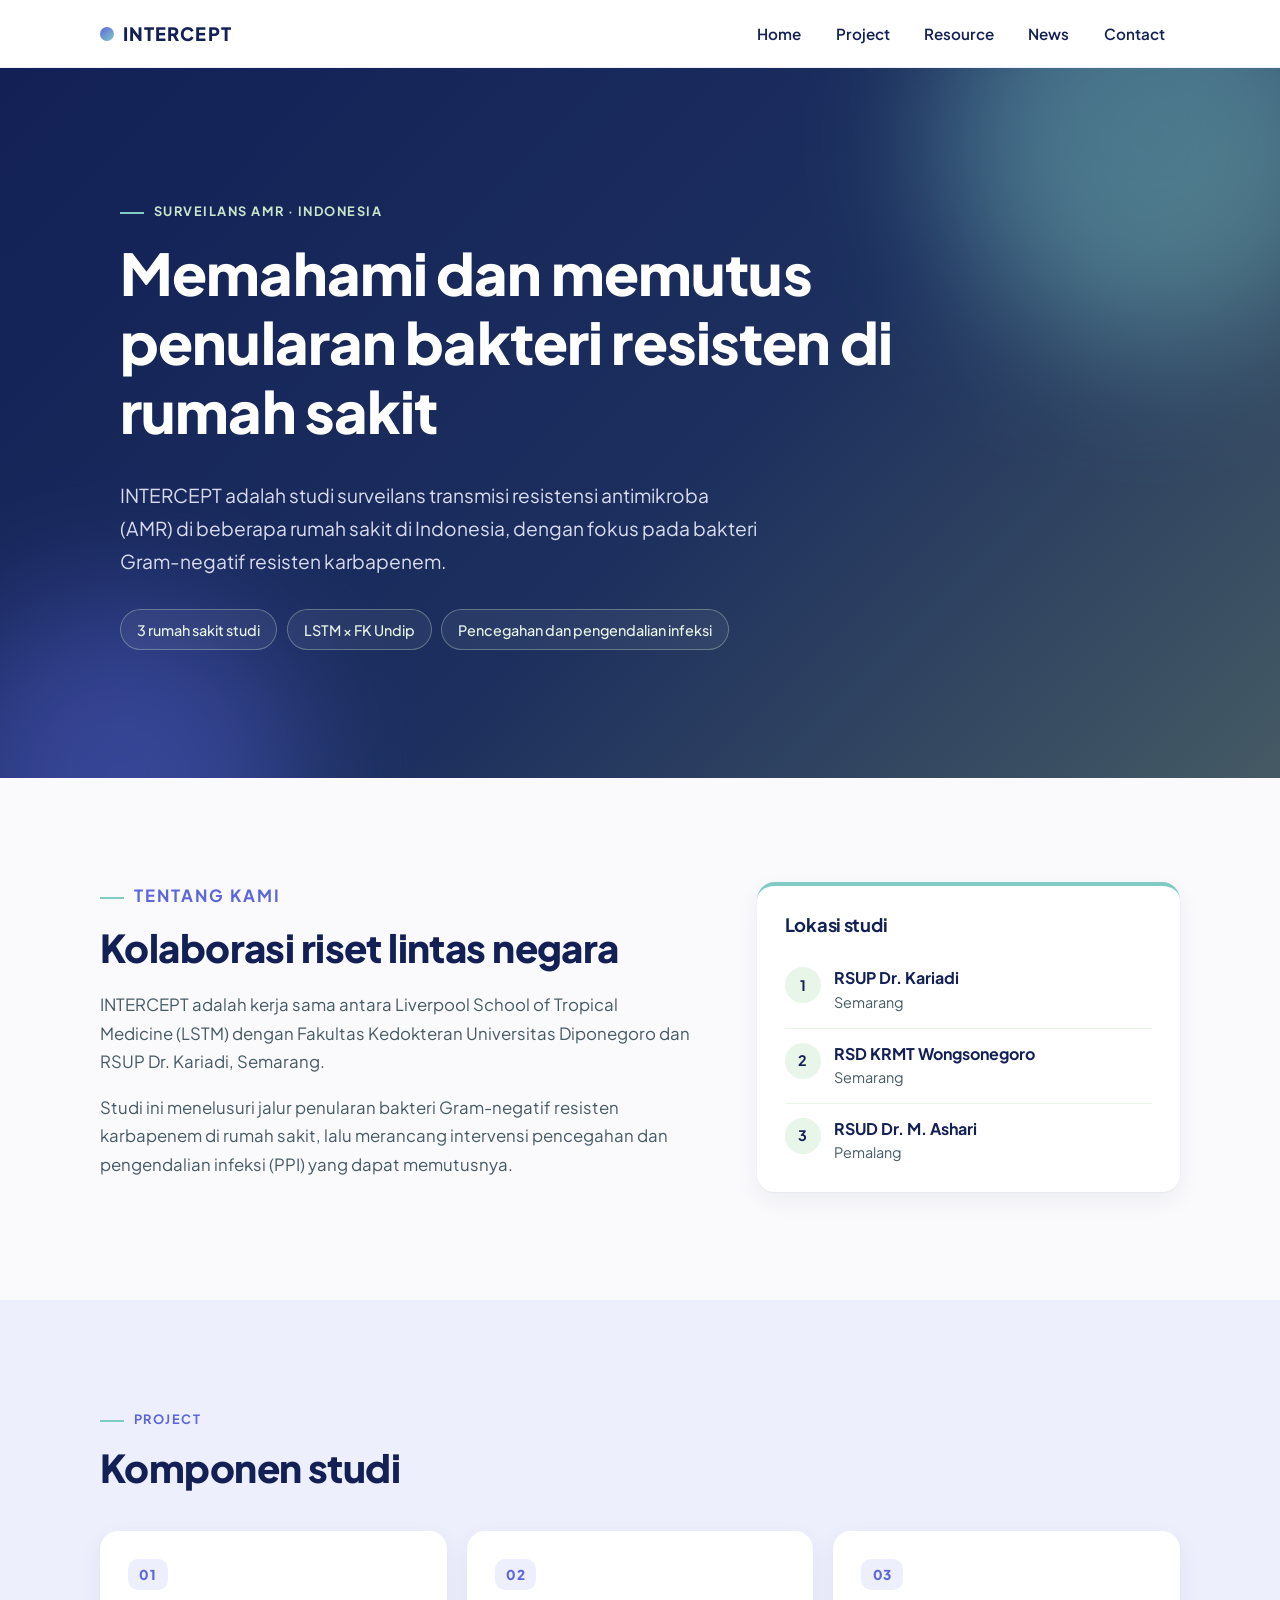
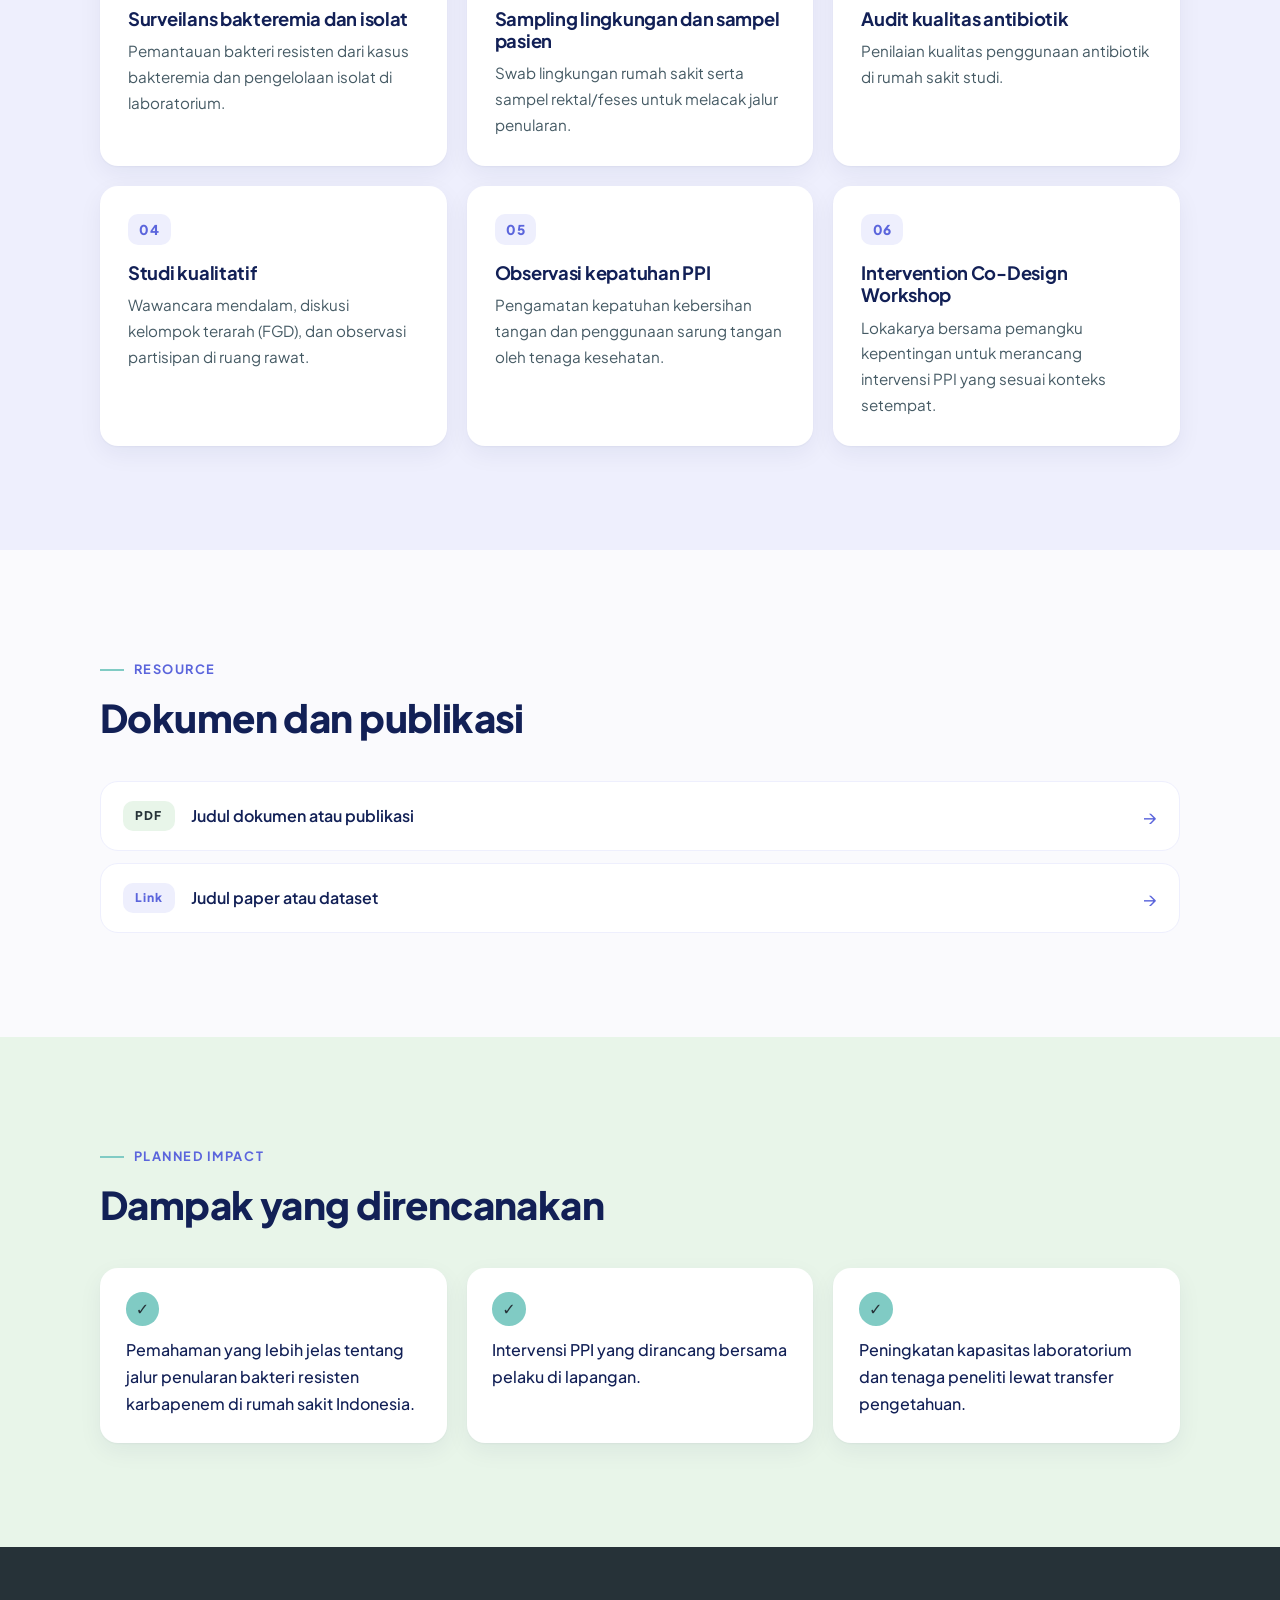
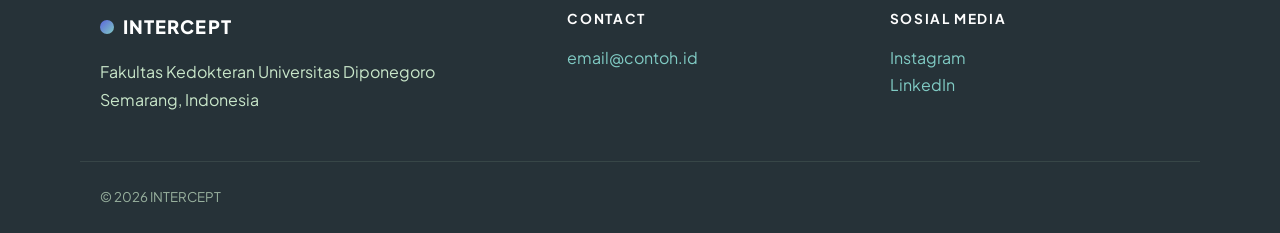
==== index.html @ 9bfa1ed2 "-Initial commit" ====
<!DOCTYPE html>
<html lang="id">
<head>
  <!-- Bagian head: info untuk browser, tidak tampil di halaman -->
  <meta charset="UTF-8">
  <!-- viewport: supaya halaman menyesuaikan lebar layar HP -->
  <meta name="viewport" content="width=device-width, initial-scale=1.0">
  <title>INTERCEPT</title>
  <meta name="description" content="Studi surveilans transmisi resistensi antimikroba (AMR) multi-situs di Indonesia.">

  <!-- Font dari Google Fonts -->
  <link rel="preconnect" href="https://fonts.googleapis.com">
  <link rel="preconnect" href="https://fonts.gstatic.com" crossorigin>
  <link href="https://fonts.googleapis.com/css2?family=Plus+Jakarta+Sans:wght@400;500;600;700;800&display=swap" rel="stylesheet">

  <!-- File CSS: warna dan tata letak -->
  <link rel="stylesheet" href="style.css">
</head>
<body>

  <!-- 1. NAV BAR
       Tiap link mengarah ke id section di bawah (tanda #).
       News dibuat halaman sendiri (news.html), jadi tidak ada section kosong di landing page. -->
  <header class="site-header">
    <nav class="nav container">
      <a href="#home" class="brand"><span class="brand-dot"></span>INTERCEPT</a>
      <ul class="nav-links">
        <li><a href="#home">Home</a></li>
        <li><a href="#project">Project</a></li>
        <li><a href="#resource">Resource</a></li>
        <li><a href="news.html">News</a></li>
        <li><a href="#kontak">Contact</a></li>
      </ul>
    </nav>
  </header>

  <main>

    <!-- 2. HERO / PERKENALAN SINGKAT
         Judul + 1-2 kalimat. Tanpa tombol project. -->
    <section id="home" class="hero">
      <div class="container hero-inner">
        <p class="eyebrow eyebrow-light">Surveilans AMR &middot; Indonesia</p>
        <h1>Memahami dan memutus penularan bakteri resisten di rumah sakit</h1>
        <p class="lead">
          INTERCEPT adalah studi surveilans transmisi resistensi antimikroba (AMR) di beberapa
          rumah sakit di Indonesia, dengan fokus pada bakteri Gram-negatif resisten karbapenem.
        </p>
        <ul class="hero-tags">
          <li>3 rumah sakit studi</li>
          <li>LSTM &times; FK Undip</li>
          <li>Pencegahan dan pengendalian infeksi</li>
        </ul>
      </div>
    </section>

    <!-- 3. COMPANY PROFILE
         Teks di kiri, kartu lokasi di kanan. Di HP keduanya bertumpuk.
         Foto ditaruh di assets/photo/ dan dipanggil lewat data-photo. -->
    <section id="profil" class="section">
      <div class="container profil-grid">
        <div class="profil-text">
          <p class="eyebrow">Tentang Kami</p>
          <h2 class="section-title">Kolaborasi riset lintas negara</h2>
          <p>
            INTERCEPT adalah kerja sama antara Liverpool School of Tropical Medicine (LSTM)
            dengan Fakultas Kedokteran Universitas Diponegoro dan RSUP Dr. Kariadi, Semarang.
          </p>
          <p>
            Studi ini menelusuri jalur penularan bakteri Gram-negatif resisten karbapenem
            di rumah sakit, lalu merancang intervensi pencegahan dan pengendalian infeksi (PPI)
            yang dapat memutusnya.
          </p>

          <!-- Contoh foto (aktifkan kalau file sudah ada di assets/photo/):
          <img data-photo="kegiatan-1.webp" alt="Kegiatan lapangan INTERCEPT" class="profil-photo">
          -->
        </div>

        <aside class="site-card">
          <h3>Lokasi studi</h3>
          <ol class="site-list">
            <li><strong>RSUP Dr. Kariadi</strong><span>Semarang</span></li>
            <li><strong>RSD KRMT Wongsonegoro</strong><span>Semarang</span></li>
            <li><strong>RSUD Dr. M. Ashari</strong><span>Pemalang</span></li>
          </ol>
        </aside>
      </div>
    </section>

    <!-- 4. PROJECT / KOMPONEN STUDI
         Kartu dalam grid. Nomor 01, 02, dst. ditulis manual.
         Nanti bisa dibuat dari data/project.json lewat JavaScript. -->
    <section id="project" class="section section-tint">
      <div class="container">
        <div class="section-head">
          <p class="eyebrow">Project</p>
          <h2 class="section-title">Komponen studi</h2>
        </div>

        <div class="project-grid">
          <article class="project-card">
            <span class="project-num">01</span>
            <h3>Surveilans bakteremia dan isolat</h3>
            <p>Pemantauan bakteri resisten dari kasus bakteremia dan pengelolaan isolat di laboratorium.</p>
          </article>

          <article class="project-card">
            <span class="project-num">02</span>
            <h3>Sampling lingkungan dan sampel pasien</h3>
            <p>Swab lingkungan rumah sakit serta sampel rektal/feses untuk melacak jalur penularan.</p>
          </article>

          <article class="project-card">
            <span class="project-num">03</span>
            <h3>Audit kualitas antibiotik</h3>
            <p>Penilaian kualitas penggunaan antibiotik di rumah sakit studi.</p>
          </article>

          <article class="project-card">
            <span class="project-num">04</span>
            <h3>Studi kualitatif</h3>
            <p>Wawancara mendalam, diskusi kelompok terarah (FGD), dan observasi partisipan di ruang rawat.</p>
          </article>

          <article class="project-card">
            <span class="project-num">05</span>
            <h3>Observasi kepatuhan PPI</h3>
            <p>Pengamatan kepatuhan kebersihan tangan dan penggunaan sarung tangan oleh tenaga kesehatan.</p>
          </article>

          <article class="project-card">
            <span class="project-num">06</span>
            <h3>Intervention Co-Design Workshop</h3>
            <p>Lokakarya bersama pemangku kepentingan untuk merancang intervensi PPI yang sesuai konteks setempat.</p>
          </article>
        </div>
      </div>
    </section>

    <!-- RESOURCE / PUBLIKASI
         File PDF ditaruh di assets/file/ dan dipanggil lewat data-file (tulis nama file saja).
         Link luar tetap pakai href biasa. Label kecil (PDF / Link) ditulis manual. -->
    <section id="resource" class="section">
      <div class="container">
        <div class="section-head">
          <p class="eyebrow">Resource</p>
          <h2 class="section-title">Dokumen dan publikasi</h2>
        </div>

        <ul class="resource-list">
          <li>
            <a data-file="contoh-dokumen-v1.pdf" class="resource-item">
              <span class="resource-type">PDF</span>
              <span class="resource-title">Judul dokumen atau publikasi</span>
              <span class="resource-arrow" aria-hidden="true">&rarr;</span>
            </a>
          </li>
          <li>
            <a href="https://example.org" target="_blank" rel="noopener" class="resource-item">
              <span class="resource-type resource-type-link">Link</span>
              <span class="resource-title">Judul paper atau dataset</span>
              <span class="resource-arrow" aria-hidden="true">&rarr;</span>
            </a>
          </li>
        </ul>
      </div>
    </section>

    <!-- 5. PLANNED IMPACT
         Singkat dan jelas. Teks di bawah ini draf, sesuaikan dengan versi resmi. -->
    <section id="impact" class="section section-mint">
      <div class="container">
        <div class="section-head">
          <p class="eyebrow">Planned Impact</p>
          <h2 class="section-title">Dampak yang direncanakan</h2>
        </div>

        <ul class="impact-list">
          <li>Pemahaman yang lebih jelas tentang jalur penularan bakteri resisten karbapenem di rumah sakit Indonesia.</li>
          <li>Intervensi PPI yang dirancang bersama pelaku di lapangan.</li>
          <li>Peningkatan kapasitas laboratorium dan tenaga peneliti lewat transfer pengetahuan.</li>
        </ul>
      </div>
    </section>

  </main>

  <!-- 6. FOOTER
       Kontak, institusi, sosial media, logo mitra. Semua isi di bawah masih placeholder. -->
  <footer id="kontak" class="site-footer">
    <div class="container footer-grid">
      <div>
        <a href="#home" class="brand brand-light"><span class="brand-dot"></span>INTERCEPT</a>
        <p>Fakultas Kedokteran Universitas Diponegoro<br>Semarang, Indonesia</p>
      </div>

      <div>
        <h2>Contact</h2>
        <p><a href="mailto:email@contoh.id">email@contoh.id</a></p>
      </div>

      <div>
        <h2>Sosial media</h2>
        <p>
          <a href="#">Instagram</a><br>
          <a href="#">LinkedIn</a>
        </p>
      </div>
    </div>

    <!-- Logo mitra:
    <div class="container partner-logos">
      <img data-photo="logo-lstm.webp" alt="Logo LSTM">
      <img data-photo="logo-undip.webp" alt="Logo Undip">
    </div>
    -->

    <div class="container footer-bottom">
      <small>&copy; 2026 INTERCEPT</small>
    </div>
  </footer>

  <!-- JS: mengubah data-photo dan data-file menjadi path assets/photo/... dan assets/file/... -->
  <script src="js/main.js" defer></script>

</body>
</html>
---- style.css ----
/* ==========================================================
   PALET WARNA
   Biru  : warna utama (teks, judul, aksen interaktif)
   Hijau : warna pendukung (latar section, ikon, dekorasi)
   Semua warna diatur di sini. Ganti nilainya di satu tempat,
   seluruh situs ikut berubah.
   ========================================================== */
:root {
  /* Biru */
  --navy:        #122056;  /* teks utama, judul, latar hero */
  --biru:        #5B65DC;  /* link, hover, nomor kartu */
  --biru-muda:   #EEEFFD;  /* latar section selang-seling, label */
  --latar:       #FAFAFD;  /* latar halaman */
  --putih:       #FFFFFF;  /* navbar, kartu */

  /* Hijau */
  --mint:        #E8F5E9;  /* latar section impact */
  --hijau-muda:  #C8E6C9;  /* garis, label, teks di footer */
  --teal:        #80CBC4;  /* dekorasi dan ikon (jangan untuk teks di latar terang) */
  --slate:       #455A64;  /* teks sekunder / paragraf */
  --gelap:       #263238;  /* latar footer */

  /* Ukuran dan efek */
  --lebar-maks:  1120px;
  --radius:      18px;
  --radius-kecil: 10px;
  --bayangan:    0 1px 2px rgba(18, 32, 86, 0.04), 0 8px 24px rgba(18, 32, 86, 0.06);
  --bayangan-hover: 0 2px 4px rgba(18, 32, 86, 0.06), 0 16px 40px rgba(18, 32, 86, 0.12);
  --transisi:    0.2s ease;
}

/* ---------- Reset dan dasar ---------- */
*, *::before, *::after { box-sizing: border-box; }

html {
  scroll-behavior: smooth;        /* klik menu navbar meluncur halus */
  scroll-padding-top: 84px;       /* supaya judul tidak tertutup navbar yang menempel */
}

body {
  margin: 0;
  font-family: "Plus Jakarta Sans", system-ui, -apple-system, "Segoe UI", Roboto, Arial, sans-serif;
  font-size: 1rem;
  line-height: 1.7;
  color: var(--slate);
  background: var(--latar);
  -webkit-font-smoothing: antialiased;
}

h1, h2, h3 {
  color: var(--navy);
  line-height: 1.2;
  margin: 0 0 0.6em;
  letter-spacing: -0.015em;
}
h1 { font-size: clamp(2.1rem, 5.5vw, 3.6rem); font-weight: 800; }
h2 { font-size: clamp(1.7rem, 3.6vw, 2.4rem); font-weight: 800; }
h3 { font-size: 1.15rem; font-weight: 700; }
p  { margin: 0 0 1em; }

a { color: var(--biru); transition: color var(--transisi); }

img { max-width: 100%; height: auto; display: block; }

/* Pembungkus isi agar lebar konten tidak melebihi batas */
.container {
  width: 100%;
  max-width: var(--lebar-maks);
  margin: 0 auto;
  padding: 0 1.25rem;
}

/* ---------- Navbar ---------- */
.site-header {
  position: sticky;               /* menempel di atas saat halaman di-scroll */
  top: 0;
  z-index: 20;
  background: rgba(255, 255, 255, 0.88);
  backdrop-filter: blur(10px);    /* efek kaca buram di belakang navbar */
  -webkit-backdrop-filter: blur(10px);
  border-bottom: 1px solid var(--biru-muda);
}

.nav {
  display: flex;
  flex-wrap: wrap;                /* di layar sempit, menu turun ke bawah logo */
  align-items: center;
  justify-content: space-between;
  gap: 0.5rem 1.5rem;
  padding-top: 0.85rem;
  padding-bottom: 0.85rem;
}

.brand {
  display: inline-flex;
  align-items: center;
  gap: 0.55rem;
  font-weight: 800;
  font-size: 1.15rem;
  letter-spacing: 0.06em;
  color: var(--navy);
  text-decoration: none;
}

/* Titik dua warna di depan nama situs */
.brand-dot {
  width: 14px;
  height: 14px;
  border-radius: 50%;
  background: linear-gradient(135deg, var(--biru), var(--teal));
}

.nav-links {
  list-style: none;
  margin: 0;
  padding: 0;
  display: flex;
  flex-wrap: wrap;
  gap: 0.25rem;
}

.nav-links a {
  display: block;
  padding: 0.45rem 0.95rem;
  border-radius: 999px;
  color: var(--navy);
  font-weight: 600;
  font-size: 0.95rem;
  text-decoration: none;
  transition: background var(--transisi), color var(--transisi);
}

.nav-links a:hover,
.nav-links a:focus-visible {
  background: var(--mint);
  color: var(--navy);
}

/* ---------- Label kecil di atas judul ---------- */
.eyebrow {
  display: inline-block;
  margin: 0 0 0.9rem;
  font-size: 0.8rem;
  font-weight: 700;
  letter-spacing: 0.12em;
  text-transform: uppercase;
  color: var(--biru);
}

.eyebrow::before {                /* garis pendek hijau di depan label */
  content: "";
  display: inline-block;
  width: 24px;
  height: 2px;
  margin-right: 0.6rem;
  vertical-align: middle;
  background: var(--teal);
}

.eyebrow-light { color: var(--hijau-muda); }

/* ---------- Hero ---------- */
.hero {
  position: relative;
  overflow: hidden;
  color: var(--biru-muda);
  background: linear-gradient(135deg, var(--navy) 0%, #1c2f5e 55%, var(--slate) 100%);
  padding: clamp(4.5rem, 11vw, 8rem) 0;
}

/* Lingkaran buram dekoratif di latar hero */
.hero::before,
.hero::after {
  content: "";
  position: absolute;
  border-radius: 50%;
  filter: blur(70px);
  opacity: 0.45;
  pointer-events: none;
}
.hero::before {
  width: 420px; height: 420px;
  top: -140px; right: -80px;
  background: var(--teal);
}
.hero::after {
  width: 360px; height: 360px;
  bottom: -180px; left: -60px;
  background: var(--biru);
}

.hero-inner {
  position: relative;             /* agar isi berada di atas lingkaran dekoratif */
  z-index: 1;
  max-width: 820px;
  margin-left: max(1.25rem, calc((100% - var(--lebar-maks)) / 2 + 1.25rem));
}

.hero h1 { color: var(--putih); }

.lead {
  max-width: 640px;
  font-size: clamp(1.05rem, 2vw, 1.2rem);
  color: var(--biru-muda);
  opacity: 0.9;
}

.hero-tags {
  list-style: none;
  margin: 2rem 0 0;
  padding: 0;
  display: flex;
  flex-wrap: wrap;
  gap: 0.6rem;
}

.hero-tags li {
  padding: 0.45rem 1rem;
  border: 1px solid rgba(200, 230, 201, 0.35);
  border-radius: 999px;
  background: rgba(255, 255, 255, 0.06);
  color: var(--mint);
  font-size: 0.9rem;
  font-weight: 500;
}

/* ---------- Section umum ---------- */
.section { padding: clamp(4rem, 9vw, 6.5rem) 0; }
.section-tint { background: var(--biru-muda); }   /* latar biru muda */
.section-mint { background: var(--mint); }        /* latar mint */

.section-head { max-width: 640px; margin-bottom: 2.5rem; }
.section-title { margin-bottom: 0; }

/* ---------- Tentang kami ---------- */
.profil-grid {
  display: grid;
  grid-template-columns: 1.4fr 1fr;
  gap: clamp(2rem, 5vw, 4rem);
  align-items: start;
}

.profil-text .section-title { margin-bottom: 1.25rem; }
.profil-text p { font-size: 1.05rem; }

.profil-photo {
  margin-top: 1.75rem;
  border-radius: var(--radius);
  box-shadow: var(--bayangan);
}

.site-card {
  background: var(--putih);
  border-radius: var(--radius);
  padding: 1.75rem;
  box-shadow: var(--bayangan);
  border-top: 4px solid var(--teal);
}

.site-card h3 { margin-bottom: 1.1rem; }

.site-list {
  list-style: none;
  margin: 0;
  padding: 0;
  counter-reset: lokasi;          /* penomoran otomatis 1, 2, 3 */
}

.site-list li {
  counter-increment: lokasi;
  display: grid;
  grid-template-columns: 2.25rem 1fr;
  grid-template-rows: auto auto;
  column-gap: 0.85rem;
  padding: 0.85rem 0;
  border-bottom: 1px solid var(--mint);
}
.site-list li:last-child { border-bottom: 0; padding-bottom: 0; }

.site-list li::before {
  content: counter(lokasi);
  grid-row: span 2;
  display: grid;
  place-items: center;
  width: 2.25rem;
  height: 2.25rem;
  border-radius: 50%;
  background: var(--mint);
  color: var(--navy);
  font-weight: 700;
  font-size: 0.9rem;
}

.site-list strong { color: var(--navy); font-weight: 700; line-height: 1.4; }
.site-list span   { font-size: 0.9rem; }

/* ---------- Project ---------- */
.project-grid {
  display: grid;
  grid-template-columns: repeat(auto-fill, minmax(290px, 1fr));
  gap: 1.25rem;
}

.project-card {
  position: relative;
  background: var(--putih);
  border-radius: var(--radius);
  padding: 1.75rem;
  box-shadow: var(--bayangan);
  transition: transform var(--transisi), box-shadow var(--transisi);
}

/* Garis warna di bagian atas kartu, biru ke hijau */
.project-card::before {
  content: "";
  position: absolute;
  top: 0; left: 1.75rem; right: 1.75rem;
  height: 3px;
  border-radius: 0 0 3px 3px;
  background: linear-gradient(90deg, var(--biru), var(--teal));
  opacity: 0;
  transition: opacity var(--transisi);
}

.project-card:hover {
  transform: translateY(-4px);
  box-shadow: var(--bayangan-hover);
}
.project-card:hover::before { opacity: 1; }

.project-num {
  display: inline-block;
  margin-bottom: 1.1rem;
  padding: 0.25rem 0.7rem;
  border-radius: var(--radius-kecil);
  background: var(--biru-muda);
  color: var(--biru);
  font-weight: 800;
  font-size: 0.85rem;
  letter-spacing: 0.05em;
}

.project-card h3 { margin-bottom: 0.5rem; }
.project-card p  { margin: 0; font-size: 0.95rem; }

/* ---------- Resource ---------- */
.resource-list {
  list-style: none;
  margin: 0;
  padding: 0;
  display: grid;
  gap: 0.75rem;
}

.resource-item {
  display: flex;
  align-items: center;
  gap: 1rem;
  padding: 1.1rem 1.35rem;
  background: var(--putih);
  border: 1px solid var(--biru-muda);
  border-radius: var(--radius);
  color: var(--navy);
  text-decoration: none;
  transition: border-color var(--transisi), box-shadow var(--transisi), transform var(--transisi);
}

.resource-item:hover {
  border-color: var(--teal);
  box-shadow: var(--bayangan);
  transform: translateX(4px);
}

.resource-type {
  flex-shrink: 0;
  min-width: 3.25rem;
  padding: 0.3rem 0.6rem;
  border-radius: var(--radius-kecil);
  background: var(--mint);
  color: var(--gelap);
  font-size: 0.75rem;
  font-weight: 800;
  letter-spacing: 0.08em;
  text-align: center;
}

.resource-type-link {
  background: var(--biru-muda);
  color: var(--biru);
}

.resource-title { flex: 1; font-weight: 600; }

.resource-arrow {
  color: var(--biru);
  font-size: 1.2rem;
  transition: transform var(--transisi);
}
.resource-item:hover .resource-arrow { transform: translateX(4px); }

/* ---------- Planned impact ---------- */
.impact-list {
  list-style: none;
  margin: 0;
  padding: 0;
  display: grid;
  grid-template-columns: repeat(auto-fit, minmax(260px, 1fr));
  gap: 1.25rem;
}

.impact-list li {
  position: relative;
  background: var(--putih);
  border-radius: var(--radius);
  padding: 4.25rem 1.6rem 1.6rem;
  box-shadow: var(--bayangan);
  color: var(--navy);
  font-weight: 500;
}

/* Ikon centang di pojok kiri atas tiap kartu */
.impact-list li::before {
  content: "\2713";
  position: absolute;
  top: 1.5rem;
  left: 1.6rem;
  display: grid;
  place-items: center;
  width: 2.1rem;
  height: 2.1rem;
  border-radius: 50%;
  background: var(--teal);
  color: var(--gelap);
  font-weight: 800;
}

/* ---------- Footer ---------- */
.site-footer {
  background: var(--gelap);
  color: var(--hijau-muda);
  padding: 4rem 0 0;
}

.footer-grid {
  display: grid;
  grid-template-columns: 1.5fr 1fr 1fr;
  gap: 2rem;
  padding-bottom: 3rem;
}

.site-footer h2 {
  color: var(--putih);
  font-size: 0.85rem;
  font-weight: 700;
  letter-spacing: 0.12em;
  text-transform: uppercase;
  margin-bottom: 1rem;
}

.site-footer p { margin: 0; }
.site-footer a { color: var(--teal); text-decoration: none; }
.site-footer a:hover { color: var(--mint); text-decoration: underline; }

.brand-light { color: var(--putih); margin-bottom: 1rem; }
.site-footer .brand-light { color: var(--putih); }
.site-footer .brand-light:hover { color: var(--putih); text-decoration: none; }

.partner-logos {
  display: flex;
  flex-wrap: wrap;
  align-items: center;
  gap: 2rem;
  padding-bottom: 2.5rem;
}
.partner-logos img { height: 44px; width: auto; opacity: 0.85; }

.footer-bottom {
  border-top: 1px solid rgba(200, 230, 201, 0.15);
  padding-top: 1.25rem;
  padding-bottom: 1.5rem;
  color: var(--hijau-muda);
  opacity: 0.7;
}

/* ---------- Aksesibilitas ---------- */
a:focus-visible {
  outline: 3px solid var(--teal);
  outline-offset: 3px;
  border-radius: 6px;
}

/* Kalau pengguna mematikan animasi di perangkatnya, efek gerak dimatikan */
@media (prefers-reduced-motion: reduce) {
  html { scroll-behavior: auto; }
  * { transition: none !important; }
}

/* ---------- Tablet ---------- */
@media (max-width: 860px) {
  .profil-grid { grid-template-columns: 1fr; }
  .footer-grid { grid-template-columns: 1fr 1fr; }
  .footer-grid > div:first-child { grid-column: 1 / -1; }
}

/* ---------- HP ---------- */
@media (max-width: 600px) {
  .nav { justify-content: center; }
  .nav-links { justify-content: center; }
  .nav-links a { padding: 0.4rem 0.7rem; font-size: 0.9rem; }
  .footer-grid { grid-template-columns: 1fr; }
  .resource-item { padding: 1rem; gap: 0.75rem; }
}
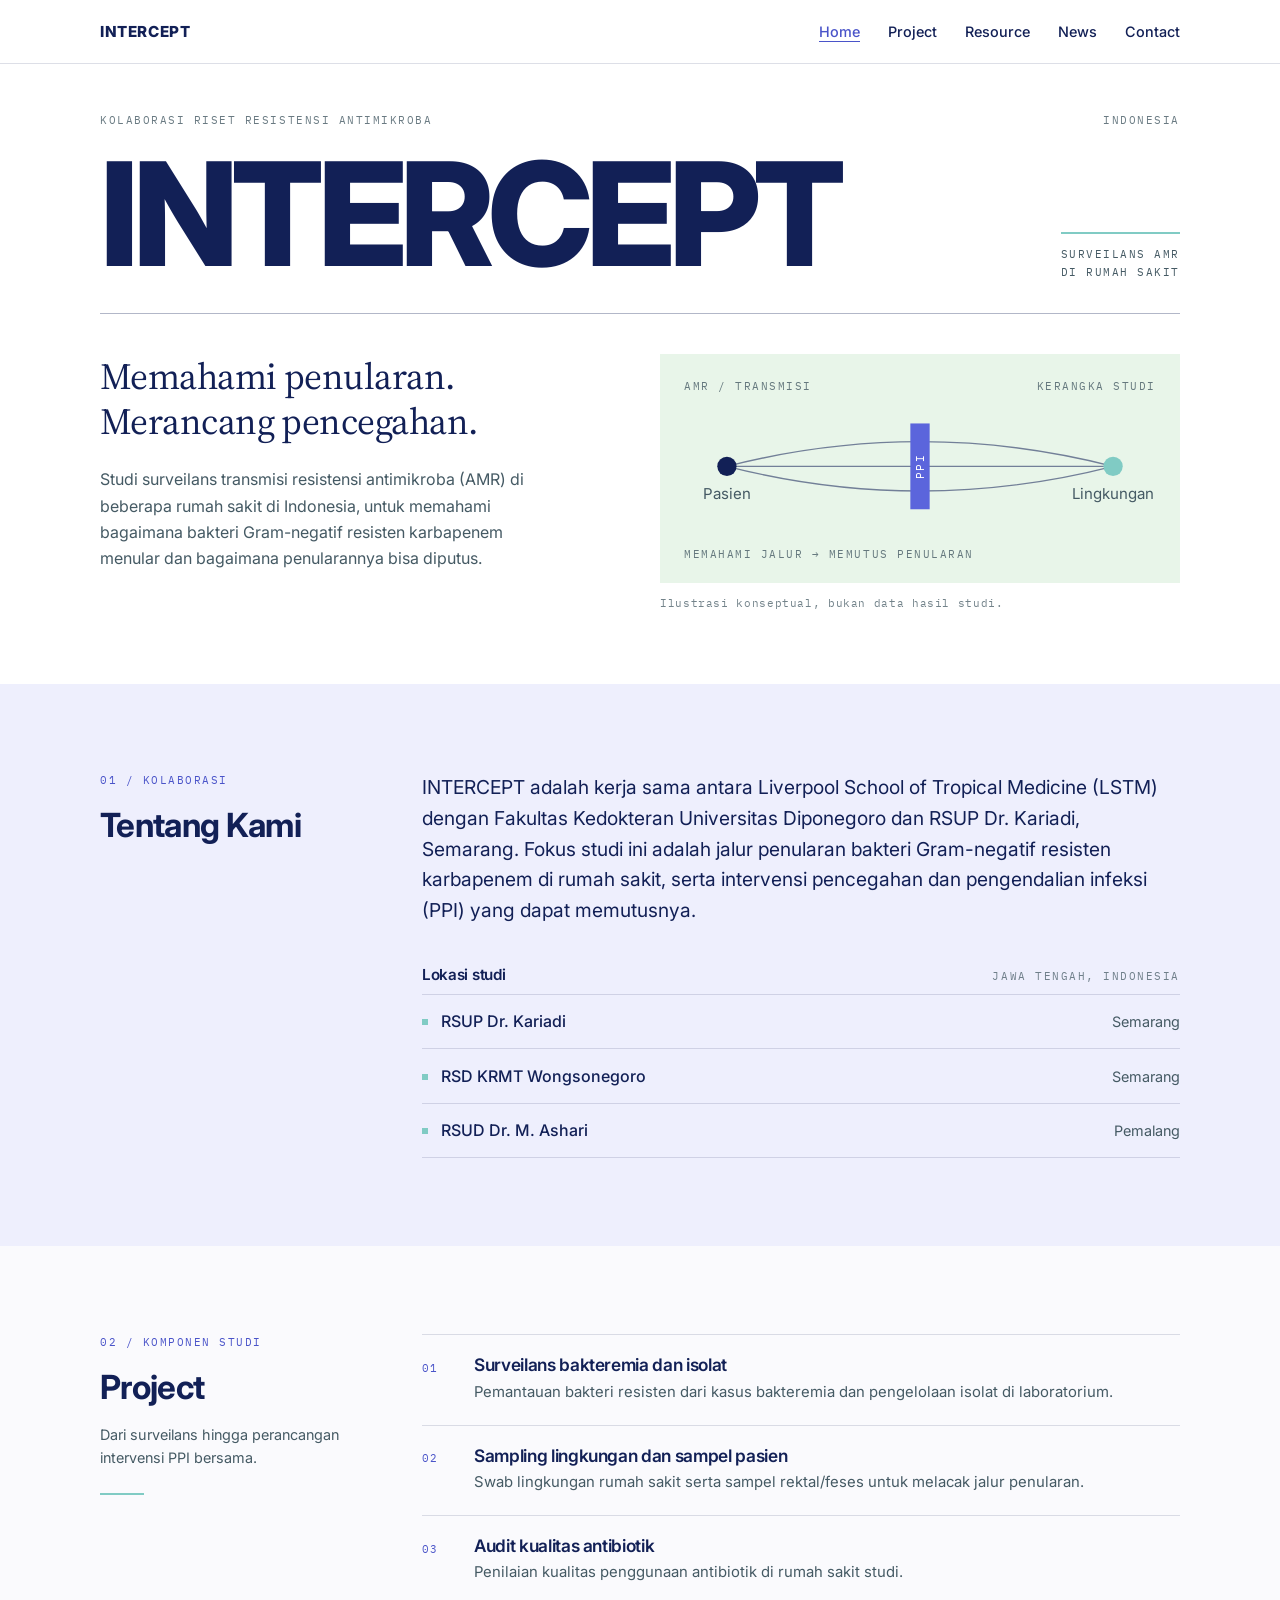
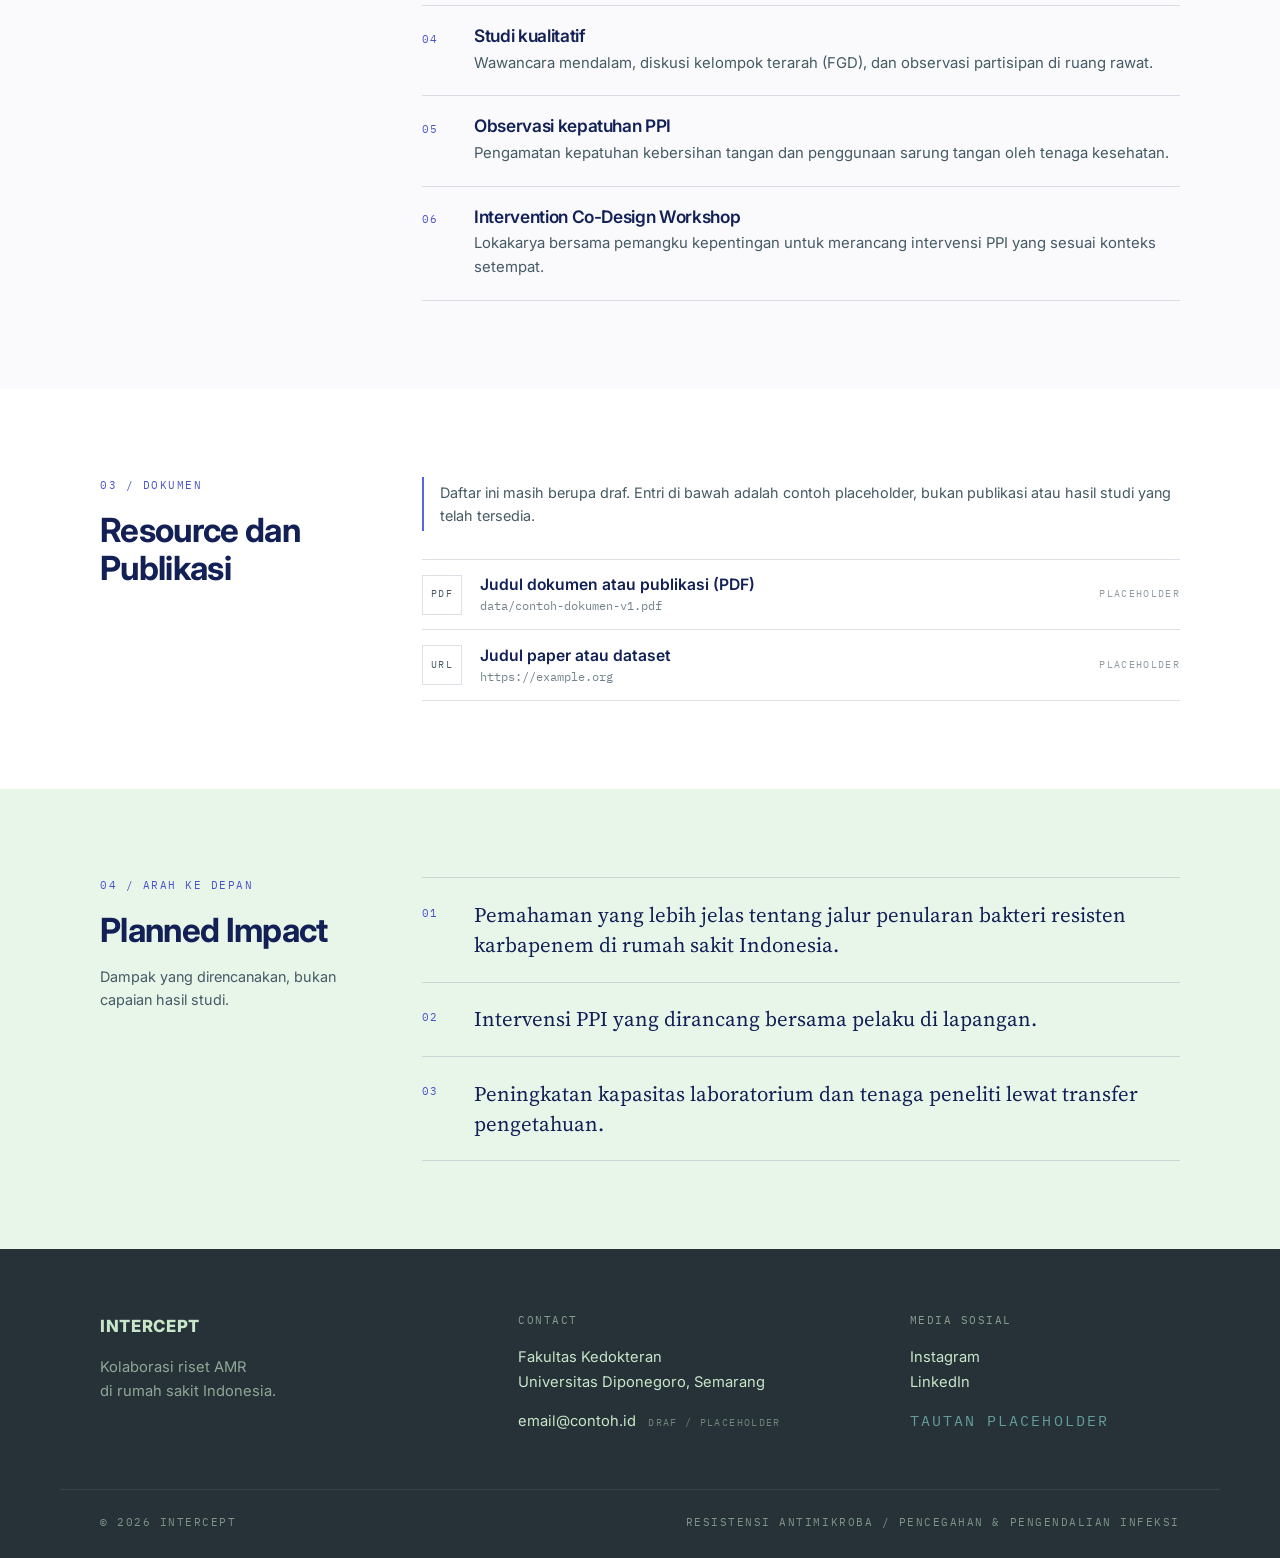
==== commit f7c25375: "--" ====
--- a/index.html
+++ b/index.html
@@ -8,10 +8,13 @@
   <title>INTERCEPT</title>
   <meta name="description" content="Studi surveilans transmisi resistensi antimikroba (AMR) multi-situs di Indonesia.">
 
-  <!-- Font dari Google Fonts -->
+  <!-- Font dari Google Fonts:
+       Inter        -> teks dan judul sans
+       Source Serif -> judul serif (hero dan planned impact)
+       IBM Plex Mono -> label kecil huruf kapital -->
   <link rel="preconnect" href="https://fonts.googleapis.com">
   <link rel="preconnect" href="https://fonts.gstatic.com" crossorigin>
-  <link href="https://fonts.googleapis.com/css2?family=Plus+Jakarta+Sans:wght@400;500;600;700;800&display=swap" rel="stylesheet">
+  <link href="https://fonts.googleapis.com/css2?family=IBM+Plex+Mono:wght@400;500&family=Inter:wght@400;500;600;700;800&family=Source+Serif+4:opsz,wght@8..60,400;8..60,600&display=swap" rel="stylesheet">
 
   <!-- File CSS: warna dan tata letak -->
   <link rel="stylesheet" href="style.css">
@@ -20,12 +23,13 @@
 
   <!-- 1. NAV BAR
        Tiap link mengarah ke id section di bawah (tanda #).
-       News dibuat halaman sendiri (news.html), jadi tidak ada section kosong di landing page. -->
+       News dibuat halaman sendiri (news.html), jadi tidak ada section kosong di landing page.
+       aria-current="page" menandai menu yang sedang aktif (diberi garis bawah lewat CSS). -->
   <header class="site-header">
-    <nav class="nav container">
-      <a href="#home" class="brand"><span class="brand-dot"></span>INTERCEPT</a>
+    <nav class="nav container" aria-label="Menu utama">
+      <a href="#home" class="brand">INTERCEPT</a>
       <ul class="nav-links">
-        <li><a href="#home">Home</a></li>
+        <li><a href="#home" aria-current="page">Home</a></li>
         <li><a href="#project">Project</a></li>
         <li><a href="#resource">Resource</a></li>
         <li><a href="news.html">News</a></li>
@@ -36,177 +40,279 @@
 
   <main>
 
-    <!-- 2. HERO / PERKENALAN SINGKAT
-         Judul + 1-2 kalimat. Tanpa tombol project. -->
+    <!-- 2. HERO
+         Baris label kecil, nama besar, lalu dua kolom: teks pembuka dan diagram. -->
     <section id="home" class="hero">
-      <div class="container hero-inner">
-        <p class="eyebrow eyebrow-light">Surveilans AMR &middot; Indonesia</p>
-        <h1>Memahami dan memutus penularan bakteri resisten di rumah sakit</h1>
-        <p class="lead">
-          INTERCEPT adalah studi surveilans transmisi resistensi antimikroba (AMR) di beberapa
-          rumah sakit di Indonesia, dengan fokus pada bakteri Gram-negatif resisten karbapenem.
-        </p>
-        <ul class="hero-tags">
-          <li>3 rumah sakit studi</li>
-          <li>LSTM &times; FK Undip</li>
-          <li>Pencegahan dan pengendalian infeksi</li>
-        </ul>
-      </div>
-    </section>
-
-    <!-- 3. COMPANY PROFILE
-         Teks di kiri, kartu lokasi di kanan. Di HP keduanya bertumpuk.
+      <div class="container">
+
+        <div class="hero-meta">
+          <span>Kolaborasi riset resistensi antimikroba</span>
+          <span>Indonesia</span>
+        </div>
+
+        <div class="hero-mark">
+          <h1 class="wordmark">INTERCEPT</h1>
+          <p class="hero-kicker">Surveilans AMR<br>di rumah sakit</p>
+        </div>
+
+        <div class="hero-grid">
+          <div class="hero-intro">
+            <h2 class="display">Memahami penularan.<br>Merancang pencegahan.</h2>
+            <p class="lead">
+              Studi surveilans transmisi resistensi antimikroba (AMR) di beberapa rumah
+              sakit di Indonesia, untuk memahami bagaimana bakteri Gram-negatif resisten
+              karbapenem menular dan bagaimana penularannya bisa diputus.
+            </p>
+          </div>
+
+          <!-- Diagram konseptual. Bingkai dan label dibuat dengan HTML + CSS,
+               gambar di tengah dengan SVG supaya tetap tajam di layar apa pun. -->
+          <figure class="diagram">
+            <div class="diagram-box">
+              <div class="diagram-meta">
+                <span>AMR / transmisi</span>
+                <span>Kerangka studi</span>
+              </div>
+
+              <svg class="diagram-svg" viewBox="0 0 440 120" role="img"
+                   aria-label="Diagram: jalur penularan antara pasien dan lingkungan, dipotong oleh intervensi PPI di tengah.">
+                <!-- Jalur penularan: satu garis lurus dan dua garis melengkung -->
+                <g fill="none" stroke="#122056" stroke-width="1.25" opacity="0.55">
+                  <path d="M40 60 H400"></path>
+                  <path d="M40 60 Q220 14 400 60"></path>
+                  <path d="M40 60 Q220 106 400 60"></path>
+                </g>
+                <!-- Palang PPI yang memotong jalur di tengah -->
+                <rect x="211" y="20" width="18" height="80" fill="#5B65DC"></rect>
+                <text x="220" y="60" transform="rotate(-90 220 60)" text-anchor="middle"
+                      dominant-baseline="central" fill="#FFFFFF"
+                      font-size="10" font-family="IBM Plex Mono, monospace" letter-spacing="1.5">PPI</text>
+                <!-- Dua ujung: pasien dan lingkungan -->
+                <circle cx="40" cy="60" r="9" fill="#122056"></circle>
+                <circle cx="400" cy="60" r="9" fill="#80CBC4"></circle>
+                <text x="40" y="90" text-anchor="middle" fill="#455A64"
+                      font-size="14" font-family="Inter, sans-serif">Pasien</text>
+                <text x="400" y="90" text-anchor="middle" fill="#455A64"
+                      font-size="14" font-family="Inter, sans-serif">Lingkungan</text>
+              </svg>
+
+              <p class="diagram-foot">Memahami jalur &rarr; memutus penularan</p>
+            </div>
+            <figcaption>Ilustrasi konseptual, bukan data hasil studi.</figcaption>
+          </figure>
+        </div>
+
+      </div>
+    </section>
+
+    <!-- 3. TENTANG KAMI
+         Dua kolom: judul di kiri, isi di kanan. Di HP keduanya bertumpuk.
          Foto ditaruh di assets/photo/ dan dipanggil lewat data-photo. -->
-    <section id="profil" class="section">
-      <div class="container profil-grid">
-        <div class="profil-text">
-          <p class="eyebrow">Tentang Kami</p>
-          <h2 class="section-title">Kolaborasi riset lintas negara</h2>
-          <p>
+    <section id="profil" class="section section-lavender">
+      <div class="container grid-2col">
+
+        <div class="col-label">
+          <p class="index-label">01 / Kolaborasi</p>
+          <h2>Tentang Kami</h2>
+        </div>
+
+        <div class="col-content">
+          <p class="big-text">
             INTERCEPT adalah kerja sama antara Liverpool School of Tropical Medicine (LSTM)
             dengan Fakultas Kedokteran Universitas Diponegoro dan RSUP Dr. Kariadi, Semarang.
-          </p>
-          <p>
-            Studi ini menelusuri jalur penularan bakteri Gram-negatif resisten karbapenem
-            di rumah sakit, lalu merancang intervensi pencegahan dan pengendalian infeksi (PPI)
+            Fokus studi ini adalah jalur penularan bakteri Gram-negatif resisten karbapenem
+            di rumah sakit, serta intervensi pencegahan dan pengendalian infeksi (PPI)
             yang dapat memutusnya.
           </p>
 
+          <div class="table-head">
+            <h3>Lokasi studi</h3>
+            <span class="meta-label">Jawa Tengah, Indonesia</span>
+          </div>
+          <ul class="site-list">
+            <li><span class="site-name">RSUP Dr. Kariadi</span><span class="site-city">Semarang</span></li>
+            <li><span class="site-name">RSD KRMT Wongsonegoro</span><span class="site-city">Semarang</span></li>
+            <li><span class="site-name">RSUD Dr. M. Ashari</span><span class="site-city">Pemalang</span></li>
+          </ul>
+
           <!-- Contoh foto (aktifkan kalau file sudah ada di assets/photo/):
-          <img data-photo="kegiatan-1.webp" alt="Kegiatan lapangan INTERCEPT" class="profil-photo">
+          <img data-photo="kegiatan-1.webp" alt="Kegiatan lapangan INTERCEPT" class="content-photo">
           -->
         </div>
 
-        <aside class="site-card">
-          <h3>Lokasi studi</h3>
-          <ol class="site-list">
-            <li><strong>RSUP Dr. Kariadi</strong><span>Semarang</span></li>
-            <li><strong>RSD KRMT Wongsonegoro</strong><span>Semarang</span></li>
-            <li><strong>RSUD Dr. M. Ashari</strong><span>Pemalang</span></li>
+      </div>
+    </section>
+
+    <!-- 4. PROJECT / KOMPONEN STUDI
+         Daftar bernomor, bukan kartu. Nomor 01, 02, dst. ditulis manual.
+         Nanti bisa dibuat dari data/project.json lewat JavaScript. -->
+    <section id="project" class="section">
+      <div class="container grid-2col">
+
+        <div class="col-label">
+          <p class="index-label">02 / Komponen studi</p>
+          <h2>Project</h2>
+          <p class="note">Dari surveilans hingga perancangan intervensi PPI bersama.</p>
+          <span class="rule" aria-hidden="true"></span>
+        </div>
+
+        <div class="col-content">
+          <ol class="item-list">
+            <li>
+              <span class="item-num">01</span>
+              <div>
+                <h3>Surveilans bakteremia dan isolat</h3>
+                <p>Pemantauan bakteri resisten dari kasus bakteremia dan pengelolaan isolat di laboratorium.</p>
+              </div>
+            </li>
+            <li>
+              <span class="item-num">02</span>
+              <div>
+                <h3>Sampling lingkungan dan sampel pasien</h3>
+                <p>Swab lingkungan rumah sakit serta sampel rektal/feses untuk melacak jalur penularan.</p>
+              </div>
+            </li>
+            <li>
+              <span class="item-num">03</span>
+              <div>
+                <h3>Audit kualitas antibiotik</h3>
+                <p>Penilaian kualitas penggunaan antibiotik di rumah sakit studi.</p>
+              </div>
+            </li>
+            <li>
+              <span class="item-num">04</span>
+              <div>
+                <h3>Studi kualitatif</h3>
+                <p>Wawancara mendalam, diskusi kelompok terarah (FGD), dan observasi partisipan di ruang rawat.</p>
+              </div>
+            </li>
+            <li>
+              <span class="item-num">05</span>
+              <div>
+                <h3>Observasi kepatuhan PPI</h3>
+                <p>Pengamatan kepatuhan kebersihan tangan dan penggunaan sarung tangan oleh tenaga kesehatan.</p>
+              </div>
+            </li>
+            <li>
+              <span class="item-num">06</span>
+              <div>
+                <h3>Intervention Co-Design Workshop</h3>
+                <p>Lokakarya bersama pemangku kepentingan untuk merancang intervensi PPI yang sesuai konteks setempat.</p>
+              </div>
+            </li>
           </ol>
-        </aside>
-      </div>
-    </section>
-
-    <!-- 4. PROJECT / KOMPONEN STUDI
-         Kartu dalam grid. Nomor 01, 02, dst. ditulis manual.
-         Nanti bisa dibuat dari data/project.json lewat JavaScript. -->
-    <section id="project" class="section section-tint">
-      <div class="container">
-        <div class="section-head">
-          <p class="eyebrow">Project</p>
-          <h2 class="section-title">Komponen studi</h2>
-        </div>
-
-        <div class="project-grid">
-          <article class="project-card">
-            <span class="project-num">01</span>
-            <h3>Surveilans bakteremia dan isolat</h3>
-            <p>Pemantauan bakteri resisten dari kasus bakteremia dan pengelolaan isolat di laboratorium.</p>
-          </article>
-
-          <article class="project-card">
-            <span class="project-num">02</span>
-            <h3>Sampling lingkungan dan sampel pasien</h3>
-            <p>Swab lingkungan rumah sakit serta sampel rektal/feses untuk melacak jalur penularan.</p>
-          </article>
-
-          <article class="project-card">
-            <span class="project-num">03</span>
-            <h3>Audit kualitas antibiotik</h3>
-            <p>Penilaian kualitas penggunaan antibiotik di rumah sakit studi.</p>
-          </article>
-
-          <article class="project-card">
-            <span class="project-num">04</span>
-            <h3>Studi kualitatif</h3>
-            <p>Wawancara mendalam, diskusi kelompok terarah (FGD), dan observasi partisipan di ruang rawat.</p>
-          </article>
-
-          <article class="project-card">
-            <span class="project-num">05</span>
-            <h3>Observasi kepatuhan PPI</h3>
-            <p>Pengamatan kepatuhan kebersihan tangan dan penggunaan sarung tangan oleh tenaga kesehatan.</p>
-          </article>
-
-          <article class="project-card">
-            <span class="project-num">06</span>
-            <h3>Intervention Co-Design Workshop</h3>
-            <p>Lokakarya bersama pemangku kepentingan untuk merancang intervensi PPI yang sesuai konteks setempat.</p>
-          </article>
-        </div>
-      </div>
-    </section>
-
-    <!-- RESOURCE / PUBLIKASI
+        </div>
+
+      </div>
+    </section>
+
+    <!-- 5. RESOURCE / PUBLIKASI
          File PDF ditaruh di assets/file/ dan dipanggil lewat data-file (tulis nama file saja).
-         Link luar tetap pakai href biasa. Label kecil (PDF / Link) ditulis manual. -->
-    <section id="resource" class="section">
-      <div class="container">
-        <div class="section-head">
-          <p class="eyebrow">Resource</p>
-          <h2 class="section-title">Dokumen dan publikasi</h2>
-        </div>
-
-        <ul class="resource-list">
-          <li>
-            <a data-file="contoh-dokumen-v1.pdf" class="resource-item">
-              <span class="resource-type">PDF</span>
-              <span class="resource-title">Judul dokumen atau publikasi</span>
-              <span class="resource-arrow" aria-hidden="true">&rarr;</span>
-            </a>
-          </li>
-          <li>
-            <a href="https://example.org" target="_blank" rel="noopener" class="resource-item">
-              <span class="resource-type resource-type-link">Link</span>
-              <span class="resource-title">Judul paper atau dataset</span>
-              <span class="resource-arrow" aria-hidden="true">&rarr;</span>
-            </a>
-          </li>
-        </ul>
-      </div>
-    </section>
-
-    <!-- 5. PLANNED IMPACT
-         Singkat dan jelas. Teks di bawah ini draf, sesuaikan dengan versi resmi. -->
+         Link luar tetap pakai href biasa.
+         Blok .notice dan tanda "Placeholder" dipakai selama isinya masih contoh.
+         Hapus keduanya kalau daftar sudah berisi dokumen asli. -->
+    <section id="resource" class="section section-white">
+      <div class="container grid-2col">
+
+        <div class="col-label">
+          <p class="index-label">03 / Dokumen</p>
+          <h2>Resource dan Publikasi</h2>
+        </div>
+
+        <div class="col-content">
+          <p class="notice">
+            Daftar ini masih berupa draf. Entri di bawah adalah contoh placeholder,
+            bukan publikasi atau hasil studi yang telah tersedia.
+          </p>
+
+          <ul class="resource-list">
+            <li>
+              <a data-file="contoh-dokumen-v1.pdf" class="resource-item">
+                <span class="resource-type">PDF</span>
+                <span class="resource-text">
+                  <span class="resource-title">Judul dokumen atau publikasi (PDF)</span>
+                  <span class="resource-path">data/contoh-dokumen-v1.pdf</span>
+                </span>
+                <span class="resource-tag">Placeholder</span>
+              </a>
+            </li>
+            <li>
+              <a href="https://example.org" target="_blank" rel="noopener" class="resource-item">
+                <span class="resource-type">URL</span>
+                <span class="resource-text">
+                  <span class="resource-title">Judul paper atau dataset</span>
+                  <span class="resource-path">https://example.org</span>
+                </span>
+                <span class="resource-tag">Placeholder</span>
+              </a>
+            </li>
+          </ul>
+        </div>
+
+      </div>
+    </section>
+
+    <!-- 6. PLANNED IMPACT
+         Teks di bawah ini draf, sesuaikan dengan versi resmi. -->
     <section id="impact" class="section section-mint">
-      <div class="container">
-        <div class="section-head">
-          <p class="eyebrow">Planned Impact</p>
-          <h2 class="section-title">Dampak yang direncanakan</h2>
-        </div>
-
-        <ul class="impact-list">
-          <li>Pemahaman yang lebih jelas tentang jalur penularan bakteri resisten karbapenem di rumah sakit Indonesia.</li>
-          <li>Intervensi PPI yang dirancang bersama pelaku di lapangan.</li>
-          <li>Peningkatan kapasitas laboratorium dan tenaga peneliti lewat transfer pengetahuan.</li>
-        </ul>
+      <div class="container grid-2col">
+
+        <div class="col-label">
+          <p class="index-label">04 / Arah ke depan</p>
+          <h2>Planned Impact</h2>
+          <p class="note">Dampak yang direncanakan, bukan capaian hasil studi.</p>
+        </div>
+
+        <div class="col-content">
+          <ol class="impact-list">
+            <li>
+              <span class="item-num">01</span>
+              <p>Pemahaman yang lebih jelas tentang jalur penularan bakteri resisten karbapenem di rumah sakit Indonesia.</p>
+            </li>
+            <li>
+              <span class="item-num">02</span>
+              <p>Intervensi PPI yang dirancang bersama pelaku di lapangan.</p>
+            </li>
+            <li>
+              <span class="item-num">03</span>
+              <p>Peningkatan kapasitas laboratorium dan tenaga peneliti lewat transfer pengetahuan.</p>
+            </li>
+          </ol>
+        </div>
+
       </div>
     </section>
 
   </main>
 
-  <!-- 6. FOOTER
-       Kontak, institusi, sosial media, logo mitra. Semua isi di bawah masih placeholder. -->
+  <!-- 7. FOOTER
+       Kontak, institusi, sosial media, logo mitra. Isi di bawah masih placeholder. -->
   <footer id="kontak" class="site-footer">
     <div class="container footer-grid">
+
       <div>
-        <a href="#home" class="brand brand-light"><span class="brand-dot"></span>INTERCEPT</a>
-        <p>Fakultas Kedokteran Universitas Diponegoro<br>Semarang, Indonesia</p>
+        <a href="#home" class="brand brand-light">INTERCEPT</a>
+        <p class="footer-note">Kolaborasi riset AMR<br>di rumah sakit Indonesia.</p>
       </div>
 
       <div>
         <h2>Contact</h2>
-        <p><a href="mailto:email@contoh.id">email@contoh.id</a></p>
+        <p>Fakultas Kedokteran<br>Universitas Diponegoro, Semarang</p>
+        <p class="footer-mail">
+          <a href="mailto:email@contoh.id">email@contoh.id</a>
+          <span class="footer-tag">Draf / Placeholder</span>
+        </p>
       </div>
 
       <div>
-        <h2>Sosial media</h2>
+        <h2>Media sosial</h2>
         <p>
           <a href="#">Instagram</a><br>
           <a href="#">LinkedIn</a>
         </p>
-      </div>
+        <p class="footer-tag footer-tag-plain">Tautan placeholder</p>
+      </div>
+
     </div>
 
     <!-- Logo mitra:
@@ -217,7 +323,8 @@
     -->
 
     <div class="container footer-bottom">
-      <small>&copy; 2026 INTERCEPT</small>
+      <span>&copy; 2026 INTERCEPT</span>
+      <span>Resistensi antimikroba / Pencegahan &amp; pengendalian infeksi</span>
     </div>
   </footer>
 
--- a/style.css
+++ b/style.css
@@ -1,32 +1,40 @@
 /* ==========================================================
-   PALET WARNA
-   Biru  : warna utama (teks, judul, aksen interaktif)
-   Hijau : warna pendukung (latar section, ikon, dekorasi)
-   Semua warna diatur di sini. Ganti nilainya di satu tempat,
-   seluruh situs ikut berubah.
-   ========================================================== */
+   INTERCEPT — gaya editorial
+   Garis tipis, banyak ruang kosong, tanpa bayangan dan sudut membulat.
+   Tiga jenis huruf: sans untuk teks, serif untuk judul besar,
+   mono huruf kapital untuk label kecil.
+   ========================================================== */
+
 :root {
-  /* Biru */
-  --navy:        #122056;  /* teks utama, judul, latar hero */
-  --biru:        #5B65DC;  /* link, hover, nomor kartu */
-  --biru-muda:   #EEEFFD;  /* latar section selang-seling, label */
+  /* --- Biru --- */
+  --navy:        #122056;  /* judul, nama situs, teks tebal */
+  --biru:        #5B65DC;  /* palang diagram, garis aksen besar */
+  --biru-teks:   #4A54C9;  /* versi lebih gelap dari --biru, khusus label kecil
+                              agar tetap terbaca di latar terang */
+  --lavender:    #EEEFFD;  /* latar section Tentang Kami */
   --latar:       #FAFAFD;  /* latar halaman */
-  --putih:       #FFFFFF;  /* navbar, kartu */
-
-  /* Hijau */
-  --mint:        #E8F5E9;  /* latar section impact */
-  --hijau-muda:  #C8E6C9;  /* garis, label, teks di footer */
-  --teal:        #80CBC4;  /* dekorasi dan ikon (jangan untuk teks di latar terang) */
-  --slate:       #455A64;  /* teks sekunder / paragraf */
+  --putih:       #FFFFFF;
+
+  /* --- Hijau --- */
+  --mint:        #E8F5E9;  /* latar section Planned Impact */
+  --hijau-muda:  #C8E6C9;  /* teks di footer */
+  --teal:        #80CBC4;  /* garis dan titik dekoratif, jangan untuk teks di latar terang */
+  --slate:       #455A64;  /* paragraf */
   --gelap:       #263238;  /* latar footer */
 
-  /* Ukuran dan efek */
-  --lebar-maks:  1120px;
-  --radius:      18px;
-  --radius-kecil: 10px;
-  --bayangan:    0 1px 2px rgba(18, 32, 86, 0.04), 0 8px 24px rgba(18, 32, 86, 0.06);
-  --bayangan-hover: 0 2px 4px rgba(18, 32, 86, 0.06), 0 16px 40px rgba(18, 32, 86, 0.12);
-  --transisi:    0.2s ease;
+  /* --- Garis --- */
+  --garis:       rgba(18, 32, 86, 0.14);   /* garis tipis di latar terang */
+  --garis-tebal: rgba(18, 32, 86, 0.32);   /* garis pembatas utama */
+  --garis-gelap: rgba(200, 230, 201, 0.18);/* garis di footer */
+
+  /* --- Ukuran --- */
+  --lebar-maks:  1160px;
+  --gutter:      2.5rem;
+
+  /* --- Huruf --- */
+  --sans:  "Inter", system-ui, -apple-system, "Segoe UI", Roboto, Arial, sans-serif;
+  --serif: "Source Serif 4", Georgia, "Times New Roman", serif;
+  --mono:  "IBM Plex Mono", ui-monospace, "SFMono-Regular", Consolas, monospace;
 }
 
 /* ---------- Reset dan dasar ---------- */
@@ -34,14 +42,14 @@
 
 html {
   scroll-behavior: smooth;        /* klik menu navbar meluncur halus */
-  scroll-padding-top: 84px;       /* supaya judul tidak tertutup navbar yang menempel */
+  scroll-padding-top: 90px;       /* supaya judul tidak tertutup navbar yang menempel */
 }
 
 body {
   margin: 0;
-  font-family: "Plus Jakarta Sans", system-ui, -apple-system, "Segoe UI", Roboto, Arial, sans-serif;
+  font-family: var(--sans);
   font-size: 1rem;
-  line-height: 1.7;
+  line-height: 1.65;
   color: var(--slate);
   background: var(--latar);
   -webkit-font-smoothing: antialiased;
@@ -49,392 +57,413 @@
 
 h1, h2, h3 {
   color: var(--navy);
-  line-height: 1.2;
-  margin: 0 0 0.6em;
-  letter-spacing: -0.015em;
-}
-h1 { font-size: clamp(2.1rem, 5.5vw, 3.6rem); font-weight: 800; }
-h2 { font-size: clamp(1.7rem, 3.6vw, 2.4rem); font-weight: 800; }
-h3 { font-size: 1.15rem; font-weight: 700; }
-p  { margin: 0 0 1em; }
-
-a { color: var(--biru); transition: color var(--transisi); }
+  margin: 0;
+  line-height: 1.15;
+  letter-spacing: -0.02em;
+}
+
+p { margin: 0 0 1em; }
+p:last-child { margin-bottom: 0; }
+
+a { color: var(--biru-teks); }
 
 img { max-width: 100%; height: auto; display: block; }
+
+ul, ol { list-style: none; margin: 0; padding: 0; }
 
 /* Pembungkus isi agar lebar konten tidak melebihi batas */
 .container {
   width: 100%;
   max-width: var(--lebar-maks);
   margin: 0 auto;
-  padding: 0 1.25rem;
-}
-
-/* ---------- Navbar ---------- */
+  padding: 0 var(--gutter);
+}
+
+/* ==========================================================
+   LABEL KECIL (mono, huruf kapital)
+   Dipakai di banyak tempat: meta hero, nomor section, tag.
+   ========================================================== */
+.index-label,
+.meta-label,
+.hero-meta,
+.diagram-meta,
+.diagram-foot,
+.resource-type,
+.resource-tag,
+.footer-tag,
+.footer-bottom,
+.site-footer h2 {
+  font-family: var(--mono);
+  font-size: 0.68rem;
+  font-weight: 400;
+  letter-spacing: 0.14em;
+  text-transform: uppercase;
+  line-height: 1.5;
+}
+
+.index-label {
+  margin: 0 0 1.1rem;
+  color: var(--biru-teks);
+}
+
+.meta-label { color: var(--slate); opacity: 0.75; }
+
+/* ==========================================================
+   NAV BAR
+   ========================================================== */
 .site-header {
   position: sticky;               /* menempel di atas saat halaman di-scroll */
   top: 0;
   z-index: 20;
-  background: rgba(255, 255, 255, 0.88);
-  backdrop-filter: blur(10px);    /* efek kaca buram di belakang navbar */
-  -webkit-backdrop-filter: blur(10px);
-  border-bottom: 1px solid var(--biru-muda);
+  background: rgba(255, 255, 255, 0.92);
+  backdrop-filter: blur(8px);
+  -webkit-backdrop-filter: blur(8px);
+  border-bottom: 1px solid var(--garis);
 }
 
 .nav {
   display: flex;
-  flex-wrap: wrap;                /* di layar sempit, menu turun ke bawah logo */
+  flex-wrap: wrap;                /* di layar sempit, menu turun ke bawah nama situs */
   align-items: center;
   justify-content: space-between;
-  gap: 0.5rem 1.5rem;
-  padding-top: 0.85rem;
-  padding-bottom: 0.85rem;
+  gap: 0.5rem 2rem;
+  padding-top: 1.15rem;
+  padding-bottom: 1.15rem;
 }
 
 .brand {
-  display: inline-flex;
-  align-items: center;
-  gap: 0.55rem;
   font-weight: 800;
-  font-size: 1.15rem;
-  letter-spacing: 0.06em;
+  font-size: 0.95rem;
+  letter-spacing: 0.04em;
   color: var(--navy);
   text-decoration: none;
 }
 
-/* Titik dua warna di depan nama situs */
-.brand-dot {
-  width: 14px;
-  height: 14px;
-  border-radius: 50%;
-  background: linear-gradient(135deg, var(--biru), var(--teal));
-}
-
 .nav-links {
-  list-style: none;
-  margin: 0;
-  padding: 0;
   display: flex;
   flex-wrap: wrap;
-  gap: 0.25rem;
+  gap: 1.75rem;
 }
 
 .nav-links a {
-  display: block;
-  padding: 0.45rem 0.95rem;
-  border-radius: 999px;
-  color: var(--navy);
-  font-weight: 600;
-  font-size: 0.95rem;
+  position: relative;
+  padding-bottom: 2px;
+  color: var(--navy);
+  font-size: 0.9rem;
+  font-weight: 500;
   text-decoration: none;
-  transition: background var(--transisi), color var(--transisi);
-}
-
-.nav-links a:hover,
-.nav-links a:focus-visible {
-  background: var(--mint);
-  color: var(--navy);
-}
-
-/* ---------- Label kecil di atas judul ---------- */
-.eyebrow {
-  display: inline-block;
-  margin: 0 0 0.9rem;
-  font-size: 0.8rem;
-  font-weight: 700;
-  letter-spacing: 0.12em;
-  text-transform: uppercase;
-  color: var(--biru);
-}
-
-.eyebrow::before {                /* garis pendek hijau di depan label */
-  content: "";
-  display: inline-block;
-  width: 24px;
-  height: 2px;
-  margin-right: 0.6rem;
-  vertical-align: middle;
-  background: var(--teal);
-}
-
-.eyebrow-light { color: var(--hijau-muda); }
-
-/* ---------- Hero ---------- */
-.hero {
-  position: relative;
-  overflow: hidden;
-  color: var(--biru-muda);
-  background: linear-gradient(135deg, var(--navy) 0%, #1c2f5e 55%, var(--slate) 100%);
-  padding: clamp(4.5rem, 11vw, 8rem) 0;
-}
-
-/* Lingkaran buram dekoratif di latar hero */
-.hero::before,
-.hero::after {
+}
+
+/* Garis bawah muncul saat disentuh kursor, dan tetap ada di menu aktif */
+.nav-links a::after {
   content: "";
   position: absolute;
-  border-radius: 50%;
-  filter: blur(70px);
-  opacity: 0.45;
-  pointer-events: none;
-}
-.hero::before {
-  width: 420px; height: 420px;
-  top: -140px; right: -80px;
+  left: 0; right: 0; bottom: 0;
+  height: 1.5px;
+  background: var(--biru-teks);
+  transform: scaleX(0);
+  transition: transform 0.18s ease;
+}
+.nav-links a:hover::after,
+.nav-links a:focus-visible::after,
+.nav-links a[aria-current="page"]::after { transform: scaleX(1); }
+.nav-links a[aria-current="page"] { color: var(--biru-teks); }
+
+/* ==========================================================
+   HERO
+   ========================================================== */
+.hero {
+  background: var(--putih);
+  padding: 3rem 0 4.5rem;
+}
+
+.hero-meta {
+  display: flex;
+  justify-content: space-between;
+  gap: 1rem;
+  color: var(--slate);
+  opacity: 0.8;
+}
+
+/* Nama besar + keterangan kecil di kanannya */
+.hero-mark {
+  display: flex;
+  align-items: flex-end;
+  justify-content: space-between;
+  gap: 1.5rem 2rem;
+  flex-wrap: wrap;
+  margin-top: 1.25rem;
+}
+
+.wordmark {
+  font-size: clamp(3.2rem, 13vw, 9rem);
+  font-weight: 800;
+  letter-spacing: -0.045em;
+  line-height: 0.92;
+  color: var(--navy);
+}
+
+.hero-kicker {
+  margin: 0 0 0.75rem;
+  padding-top: 0.75rem;
+  border-top: 2px solid var(--teal);
+  font-family: var(--mono);
+  font-size: 0.68rem;
+  letter-spacing: 0.14em;
+  text-transform: uppercase;
+  line-height: 1.6;
+  color: var(--slate);
+}
+
+/* Dua kolom: teks pembuka dan diagram */
+.hero-grid {
+  display: grid;
+  grid-template-columns: minmax(0, 1fr) minmax(0, 1fr);
+  gap: 2.5rem var(--gutter);
+  align-items: start;
+  margin-top: 2rem;
+  padding-top: 2.5rem;
+  border-top: 1px solid var(--garis-tebal);
+}
+
+.display {
+  font-family: var(--serif);
+  font-size: clamp(1.6rem, 3.1vw, 2.3rem);
+  font-weight: 400;
+  line-height: 1.22;
+  letter-spacing: -0.015em;
+  margin-bottom: 1.4rem;
+}
+
+.lead { max-width: 44ch; }
+
+/* ---------- Diagram ---------- */
+.diagram { margin: 0; }
+
+.diagram-box {
+  background: var(--mint);
+  padding: 1.5rem 1.5rem 1.25rem;
+}
+
+.diagram-meta {
+  display: flex;
+  justify-content: space-between;
+  gap: 1rem;
+  color: var(--slate);
+  opacity: 0.8;
+}
+
+.diagram-svg {
+  width: 100%;
+  height: auto;
+  margin: 0.5rem 0;
+}
+
+.diagram-foot {
+  margin: 0;
+  color: var(--slate);
+  opacity: 0.8;
+}
+
+.diagram figcaption {
+  margin-top: 0.75rem;
+  font-family: var(--mono);
+  font-size: 0.66rem;
+  letter-spacing: 0.06em;
+  color: var(--slate);
+  opacity: 0.75;
+}
+
+/* ==========================================================
+   SECTION UMUM — dua kolom: judul di kiri, isi di kanan
+   ========================================================== */
+.section { padding: clamp(3.5rem, 7vw, 5.5rem) 0; }
+.section-lavender { background: var(--lavender); }
+.section-mint     { background: var(--mint); }
+.section-white    { background: var(--putih); }
+
+.grid-2col {
+  display: grid;
+  grid-template-columns: minmax(0, 250px) minmax(0, 1fr);
+  gap: 2rem 4.5rem;
+  align-items: start;
+}
+
+.col-label h2 {
+  font-size: clamp(1.7rem, 2.6vw, 2.2rem);
+  font-weight: 700;
+}
+
+.col-label .note {
+  margin-top: 1rem;
+  font-size: 0.9rem;
+  line-height: 1.6;
+}
+
+/* Garis pendek teal sebagai penutup kolom kiri */
+.col-label .rule {
+  display: block;
+  width: 44px;
+  height: 2px;
+  margin-top: 1.5rem;
   background: var(--teal);
 }
-.hero::after {
-  width: 360px; height: 360px;
-  bottom: -180px; left: -60px;
-  background: var(--biru);
-}
-
-.hero-inner {
-  position: relative;             /* agar isi berada di atas lingkaran dekoratif */
-  z-index: 1;
-  max-width: 820px;
-  margin-left: max(1.25rem, calc((100% - var(--lebar-maks)) / 2 + 1.25rem));
-}
-
-.hero h1 { color: var(--putih); }
-
-.lead {
-  max-width: 640px;
-  font-size: clamp(1.05rem, 2vw, 1.2rem);
-  color: var(--biru-muda);
-  opacity: 0.9;
-}
-
-.hero-tags {
-  list-style: none;
-  margin: 2rem 0 0;
-  padding: 0;
-  display: flex;
-  flex-wrap: wrap;
-  gap: 0.6rem;
-}
-
-.hero-tags li {
-  padding: 0.45rem 1rem;
-  border: 1px solid rgba(200, 230, 201, 0.35);
-  border-radius: 999px;
-  background: rgba(255, 255, 255, 0.06);
-  color: var(--mint);
+
+.big-text {
+  font-size: clamp(1.05rem, 1.5vw, 1.2rem);
+  line-height: 1.6;
+  color: var(--navy);
+  max-width: 62ch;
+}
+
+.content-photo { margin-top: 2rem; }
+
+/* ---------- Tabel lokasi studi ---------- */
+.table-head {
+  display: flex;
+  align-items: baseline;
+  justify-content: space-between;
+  gap: 1rem;
+  margin-top: 2.5rem;
+  padding-bottom: 0.6rem;
+}
+
+.table-head h3 { font-size: 0.95rem; font-weight: 600; }
+
+.site-list li {
+  display: flex;
+  align-items: baseline;
+  justify-content: space-between;
+  gap: 1rem;
+  padding: 0.85rem 0;
+  border-top: 1px solid var(--garis);
+}
+.site-list li:last-child { border-bottom: 1px solid var(--garis); }
+
+/* Kotak kecil teal sebagai penanda di depan nama rumah sakit */
+.site-name {
+  display: flex;
+  align-items: baseline;
+  gap: 0.8rem;
+  color: var(--navy);
+  font-weight: 500;
+}
+.site-name::before {
+  content: "";
+  flex: none;
+  width: 6px;
+  height: 6px;
+  background: var(--teal);
+  transform: translateY(-2px);
+}
+
+.site-city { font-size: 0.9rem; white-space: nowrap; }
+
+/* ---------- Daftar bernomor (Project) ---------- */
+.item-list li {
+  display: grid;
+  grid-template-columns: 2.75rem minmax(0, 1fr);
+  gap: 0 0.5rem;
+  padding: 1.25rem 0;
+  border-top: 1px solid var(--garis);
+}
+.item-list li:last-child { border-bottom: 1px solid var(--garis); }
+
+.item-num {
+  font-family: var(--mono);
+  font-size: 0.68rem;
+  letter-spacing: 0.1em;
+  color: var(--biru-teks);
+  padding-top: 0.3rem;
+}
+
+.item-list h3 {
+  font-size: 1.08rem;
+  font-weight: 600;
+  margin-bottom: 0.35rem;
+}
+
+.item-list p { font-size: 0.93rem; line-height: 1.6; }
+
+/* ---------- Resource ---------- */
+/* Blok peringatan bahwa isinya masih draf */
+.notice {
+  margin-bottom: 1.75rem;
+  padding: 0.25rem 0 0.25rem 1rem;
+  border-left: 2px solid var(--biru);
   font-size: 0.9rem;
-  font-weight: 500;
-}
-
-/* ---------- Section umum ---------- */
-.section { padding: clamp(4rem, 9vw, 6.5rem) 0; }
-.section-tint { background: var(--biru-muda); }   /* latar biru muda */
-.section-mint { background: var(--mint); }        /* latar mint */
-
-.section-head { max-width: 640px; margin-bottom: 2.5rem; }
-.section-title { margin-bottom: 0; }
-
-/* ---------- Tentang kami ---------- */
-.profil-grid {
-  display: grid;
-  grid-template-columns: 1.4fr 1fr;
-  gap: clamp(2rem, 5vw, 4rem);
-  align-items: start;
-}
-
-.profil-text .section-title { margin-bottom: 1.25rem; }
-.profil-text p { font-size: 1.05rem; }
-
-.profil-photo {
-  margin-top: 1.75rem;
-  border-radius: var(--radius);
-  box-shadow: var(--bayangan);
-}
-
-.site-card {
-  background: var(--putih);
-  border-radius: var(--radius);
-  padding: 1.75rem;
-  box-shadow: var(--bayangan);
-  border-top: 4px solid var(--teal);
-}
-
-.site-card h3 { margin-bottom: 1.1rem; }
-
-.site-list {
-  list-style: none;
-  margin: 0;
-  padding: 0;
-  counter-reset: lokasi;          /* penomoran otomatis 1, 2, 3 */
-}
-
-.site-list li {
-  counter-increment: lokasi;
-  display: grid;
-  grid-template-columns: 2.25rem 1fr;
-  grid-template-rows: auto auto;
-  column-gap: 0.85rem;
-  padding: 0.85rem 0;
-  border-bottom: 1px solid var(--mint);
-}
-.site-list li:last-child { border-bottom: 0; padding-bottom: 0; }
-
-.site-list li::before {
-  content: counter(lokasi);
-  grid-row: span 2;
+  line-height: 1.6;
+}
+
+.resource-item {
+  display: grid;
+  grid-template-columns: 2.5rem minmax(0, 1fr) auto;
+  align-items: center;
+  gap: 1.1rem;
+  padding: 0.9rem 0;
+  border-top: 1px solid var(--garis);
+  color: var(--navy);
+  text-decoration: none;
+  transition: background 0.18s ease;
+}
+.resource-list li:last-child .resource-item { border-bottom: 1px solid var(--garis); }
+
+.resource-item:hover { background: var(--lavender); }
+
+.resource-type {
   display: grid;
   place-items: center;
-  width: 2.25rem;
-  height: 2.25rem;
-  border-radius: 50%;
-  background: var(--mint);
-  color: var(--navy);
-  font-weight: 700;
-  font-size: 0.9rem;
-}
-
-.site-list strong { color: var(--navy); font-weight: 700; line-height: 1.4; }
-.site-list span   { font-size: 0.9rem; }
-
-/* ---------- Project ---------- */
-.project-grid {
-  display: grid;
-  grid-template-columns: repeat(auto-fill, minmax(290px, 1fr));
-  gap: 1.25rem;
-}
-
-.project-card {
-  position: relative;
-  background: var(--putih);
-  border-radius: var(--radius);
-  padding: 1.75rem;
-  box-shadow: var(--bayangan);
-  transition: transform var(--transisi), box-shadow var(--transisi);
-}
-
-/* Garis warna di bagian atas kartu, biru ke hijau */
-.project-card::before {
-  content: "";
-  position: absolute;
-  top: 0; left: 1.75rem; right: 1.75rem;
-  height: 3px;
-  border-radius: 0 0 3px 3px;
-  background: linear-gradient(90deg, var(--biru), var(--teal));
-  opacity: 0;
-  transition: opacity var(--transisi);
-}
-
-.project-card:hover {
-  transform: translateY(-4px);
-  box-shadow: var(--bayangan-hover);
-}
-.project-card:hover::before { opacity: 1; }
-
-.project-num {
-  display: inline-block;
-  margin-bottom: 1.1rem;
-  padding: 0.25rem 0.7rem;
-  border-radius: var(--radius-kecil);
-  background: var(--biru-muda);
-  color: var(--biru);
-  font-weight: 800;
-  font-size: 0.85rem;
-  letter-spacing: 0.05em;
-}
-
-.project-card h3 { margin-bottom: 0.5rem; }
-.project-card p  { margin: 0; font-size: 0.95rem; }
-
-/* ---------- Resource ---------- */
-.resource-list {
-  list-style: none;
-  margin: 0;
-  padding: 0;
-  display: grid;
-  gap: 0.75rem;
-}
-
-.resource-item {
-  display: flex;
-  align-items: center;
-  gap: 1rem;
-  padding: 1.1rem 1.35rem;
-  background: var(--putih);
-  border: 1px solid var(--biru-muda);
-  border-radius: var(--radius);
-  color: var(--navy);
-  text-decoration: none;
-  transition: border-color var(--transisi), box-shadow var(--transisi), transform var(--transisi);
-}
-
-.resource-item:hover {
-  border-color: var(--teal);
-  box-shadow: var(--bayangan);
-  transform: translateX(4px);
-}
-
-.resource-type {
-  flex-shrink: 0;
-  min-width: 3.25rem;
-  padding: 0.3rem 0.6rem;
-  border-radius: var(--radius-kecil);
-  background: var(--mint);
-  color: var(--gelap);
-  font-size: 0.75rem;
-  font-weight: 800;
-  letter-spacing: 0.08em;
-  text-align: center;
-}
-
-.resource-type-link {
-  background: var(--biru-muda);
-  color: var(--biru);
-}
-
-.resource-title { flex: 1; font-weight: 600; }
-
-.resource-arrow {
-  color: var(--biru);
-  font-size: 1.2rem;
-  transition: transform var(--transisi);
-}
-.resource-item:hover .resource-arrow { transform: translateX(4px); }
+  height: 2.5rem;
+  border: 1px solid var(--garis);
+  color: var(--slate);
+  font-size: 0.6rem;
+}
+
+.resource-text { display: block; min-width: 0; }
+
+.resource-title {
+  display: block;
+  font-weight: 600;
+  font-size: 0.98rem;
+  line-height: 1.4;
+}
+
+.resource-path {
+  display: block;
+  font-family: var(--mono);
+  font-size: 0.72rem;
+  color: var(--slate);
+  opacity: 0.75;
+  overflow-wrap: anywhere;
+}
+
+.resource-tag {
+  color: var(--slate);
+  opacity: 0.6;
+  font-size: 0.6rem;
+  white-space: nowrap;
+}
 
 /* ---------- Planned impact ---------- */
-.impact-list {
-  list-style: none;
-  margin: 0;
-  padding: 0;
-  display: grid;
-  grid-template-columns: repeat(auto-fit, minmax(260px, 1fr));
-  gap: 1.25rem;
-}
-
 .impact-list li {
-  position: relative;
-  background: var(--putih);
-  border-radius: var(--radius);
-  padding: 4.25rem 1.6rem 1.6rem;
-  box-shadow: var(--bayangan);
-  color: var(--navy);
-  font-weight: 500;
-}
-
-/* Ikon centang di pojok kiri atas tiap kartu */
-.impact-list li::before {
-  content: "\2713";
-  position: absolute;
-  top: 1.5rem;
-  left: 1.6rem;
-  display: grid;
-  place-items: center;
-  width: 2.1rem;
-  height: 2.1rem;
-  border-radius: 50%;
-  background: var(--teal);
-  color: var(--gelap);
-  font-weight: 800;
-}
-
-/* ---------- Footer ---------- */
+  display: grid;
+  grid-template-columns: 2.75rem minmax(0, 1fr);
+  gap: 0 0.5rem;
+  padding: 1.35rem 0;
+  border-top: 1px solid var(--garis);
+}
+.impact-list li:last-child { border-bottom: 1px solid var(--garis); }
+
+.impact-list p {
+  font-family: var(--serif);
+  font-size: clamp(1.1rem, 1.7vw, 1.3rem);
+  line-height: 1.45;
+  color: var(--navy);
+}
+
+/* ==========================================================
+   FOOTER
+   ========================================================== */
 .site-footer {
   background: var(--gelap);
   color: var(--hijau-muda);
@@ -443,51 +472,77 @@
 
 .footer-grid {
   display: grid;
-  grid-template-columns: 1.5fr 1fr 1fr;
-  gap: 2rem;
-  padding-bottom: 3rem;
+  grid-template-columns: 1.4fr 1.3fr 1fr;
+  gap: 2.5rem;
+  padding-bottom: 3.5rem;
 }
 
 .site-footer h2 {
-  color: var(--putih);
-  font-size: 0.85rem;
-  font-weight: 700;
-  letter-spacing: 0.12em;
-  text-transform: uppercase;
   margin-bottom: 1rem;
-}
-
-.site-footer p { margin: 0; }
-.site-footer a { color: var(--teal); text-decoration: none; }
-.site-footer a:hover { color: var(--mint); text-decoration: underline; }
-
-.brand-light { color: var(--putih); margin-bottom: 1rem; }
-.site-footer .brand-light { color: var(--putih); }
+  color: var(--hijau-muda);
+  opacity: 0.6;
+  font-size: 0.66rem;
+  font-weight: 400;
+}
+
+.site-footer p { font-size: 0.92rem; line-height: 1.65; }
+
+.site-footer a { color: var(--hijau-muda); text-decoration: none; }
+.site-footer a:hover { color: var(--putih); text-decoration: underline; }
+
+.brand-light { color: var(--putih); font-size: 1.05rem; }
 .site-footer .brand-light:hover { color: var(--putih); text-decoration: none; }
+
+.footer-note {
+  margin-top: 0.85rem;
+  font-size: 0.82rem;
+  opacity: 0.65;
+}
+
+.footer-mail {
+  display: flex;
+  flex-wrap: wrap;
+  align-items: baseline;
+  gap: 0.75rem;
+  margin-top: 0.85rem;
+}
+
+.footer-tag {
+  color: var(--hijau-muda);
+  opacity: 0.45;
+  font-size: 0.6rem;
+}
+.footer-tag-plain { margin-top: 0.85rem; color: var(--teal); opacity: 0.7; }
 
 .partner-logos {
   display: flex;
   flex-wrap: wrap;
   align-items: center;
-  gap: 2rem;
-  padding-bottom: 2.5rem;
-}
-.partner-logos img { height: 44px; width: auto; opacity: 0.85; }
+  gap: 2.5rem;
+  padding-bottom: 3rem;
+}
+.partner-logos img { height: 40px; width: auto; opacity: 0.85; }
 
 .footer-bottom {
-  border-top: 1px solid rgba(200, 230, 201, 0.15);
-  padding-top: 1.25rem;
-  padding-bottom: 1.5rem;
+  display: flex;
+  flex-wrap: wrap;
+  justify-content: space-between;
+  gap: 0.5rem 1.5rem;
+  padding-top: 1.5rem;
+  padding-bottom: 1.75rem;
+  border-top: 1px solid var(--garis-gelap);
   color: var(--hijau-muda);
-  opacity: 0.7;
-}
-
-/* ---------- Aksesibilitas ---------- */
+  opacity: 0.55;
+}
+
+/* ==========================================================
+   AKSESIBILITAS
+   ========================================================== */
 a:focus-visible {
-  outline: 3px solid var(--teal);
+  outline: 2px solid var(--biru-teks);
   outline-offset: 3px;
-  border-radius: 6px;
-}
+}
+.site-footer a:focus-visible { outline-color: var(--teal); }
 
 /* Kalau pengguna mematikan animasi di perangkatnya, efek gerak dimatikan */
 @media (prefers-reduced-motion: reduce) {
@@ -495,18 +550,42 @@
   * { transition: none !important; }
 }
 
-/* ---------- Tablet ---------- */
-@media (max-width: 860px) {
-  .profil-grid { grid-template-columns: 1fr; }
+/* ==========================================================
+   LAYAR KECIL
+   ========================================================== */
+
+/* Tablet: dua kolom jadi satu kolom */
+@media (max-width: 900px) {
+  :root { --gutter: 1.75rem; }
+  .grid-2col { grid-template-columns: 1fr; gap: 1.75rem; }
+  .hero-grid { grid-template-columns: 1fr; }
+  /* Batasi lebar diagram, kalau tidak teks di dalam SVG ikut membesar */
+  .diagram { max-width: 520px; }
   .footer-grid { grid-template-columns: 1fr 1fr; }
   .footer-grid > div:first-child { grid-column: 1 / -1; }
 }
 
-/* ---------- HP ---------- */
-@media (max-width: 600px) {
-  .nav { justify-content: center; }
-  .nav-links { justify-content: center; }
-  .nav-links a { padding: 0.4rem 0.7rem; font-size: 0.9rem; }
+/* HP */
+@media (max-width: 620px) {
+  :root { --gutter: 1.25rem; }
+
+  .nav { justify-content: flex-start; gap: 0.75rem 1.25rem; }
+  .nav-links { gap: 1.1rem; }
+  .nav-links a { font-size: 0.85rem; }
+
+  .hero { padding: 2rem 0 3rem; }
+  .hero-meta span:last-child { display: none; }   /* sembunyikan "Indonesia" agar tidak berdesakan */
+  .hero-mark { align-items: flex-start; }
+  .hero-kicker { margin-bottom: 0; }
+
+  .item-list li,
+  .impact-list li { grid-template-columns: 2.25rem minmax(0, 1fr); }
+
+  .resource-item { grid-template-columns: 2.25rem minmax(0, 1fr); row-gap: 0.4rem; }
+  .resource-tag { grid-column: 2; }
+
   .footer-grid { grid-template-columns: 1fr; }
-  .resource-item { padding: 1rem; gap: 0.75rem; }
+
+  /* Beri ruang lebih lebar untuk diagram agar label di dalamnya tetap terbaca */
+  .diagram-box { padding: 1.1rem 0.9rem 1rem; }
 }
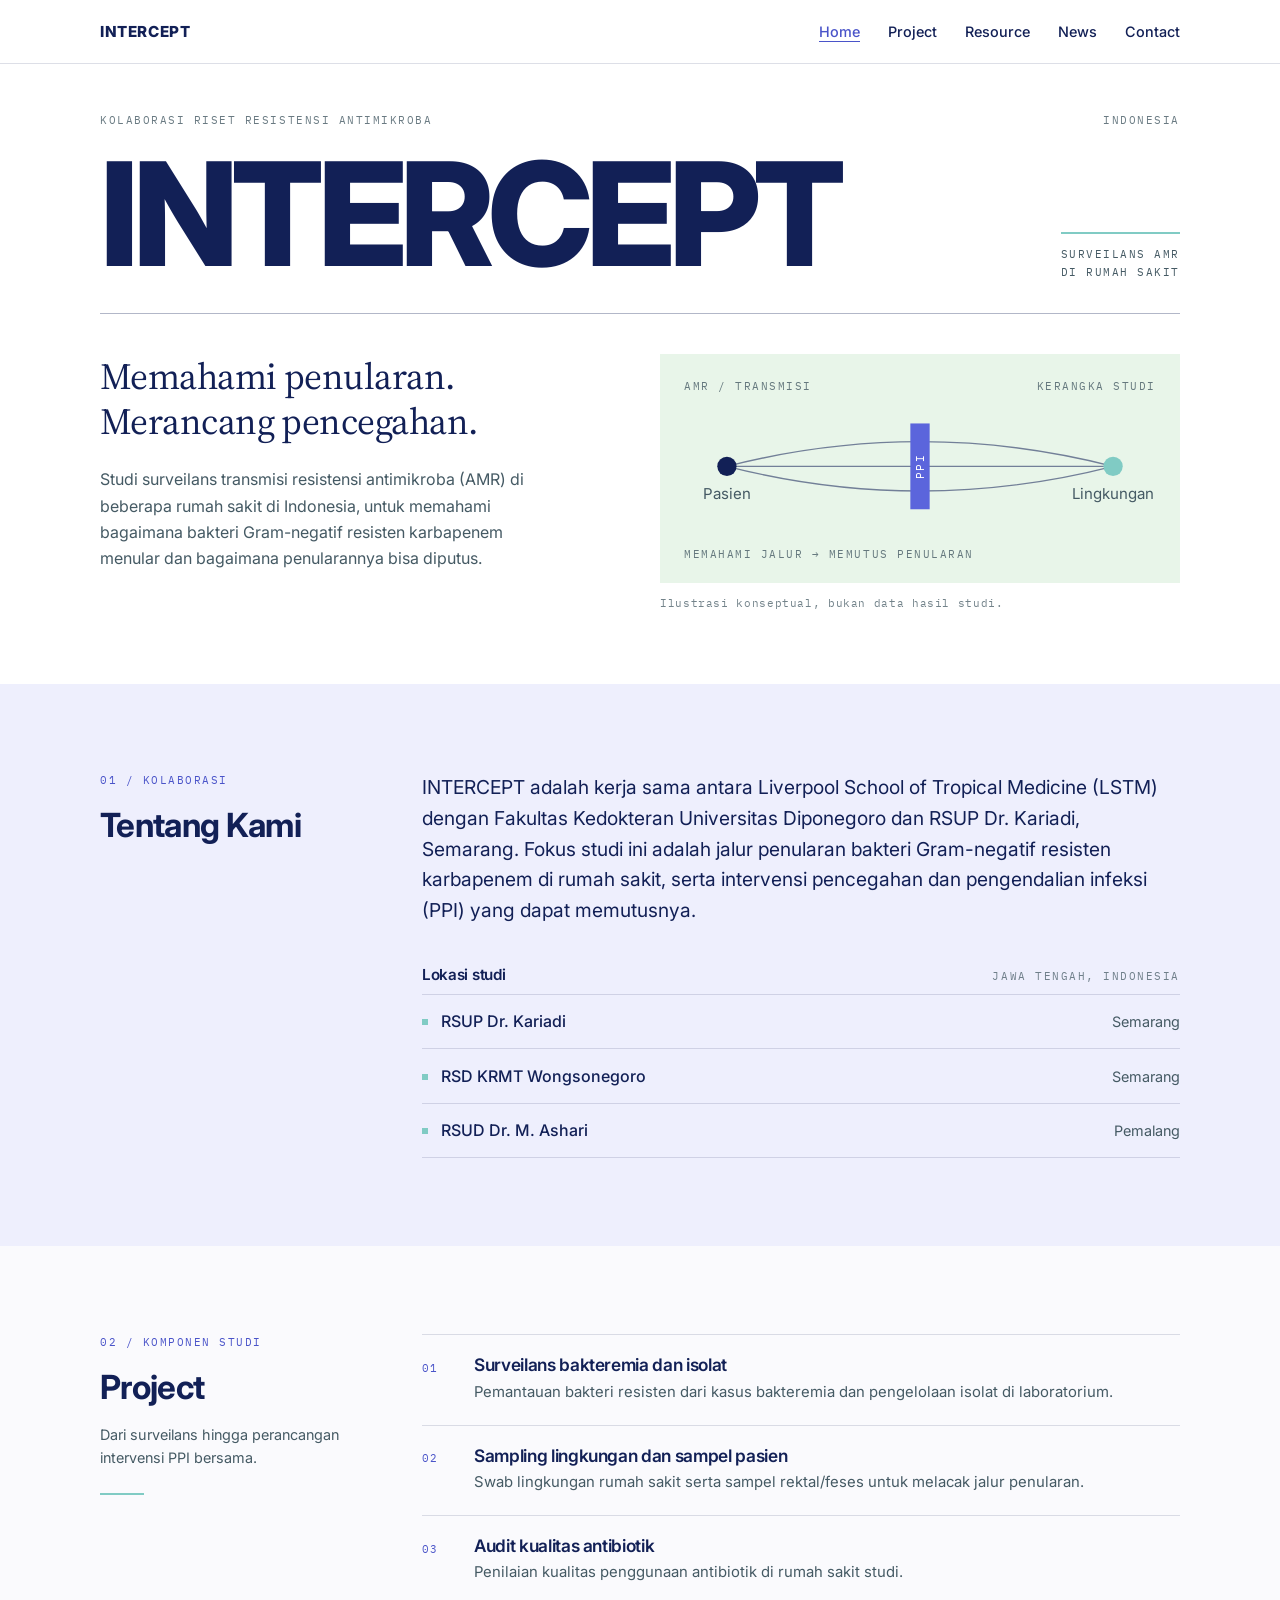
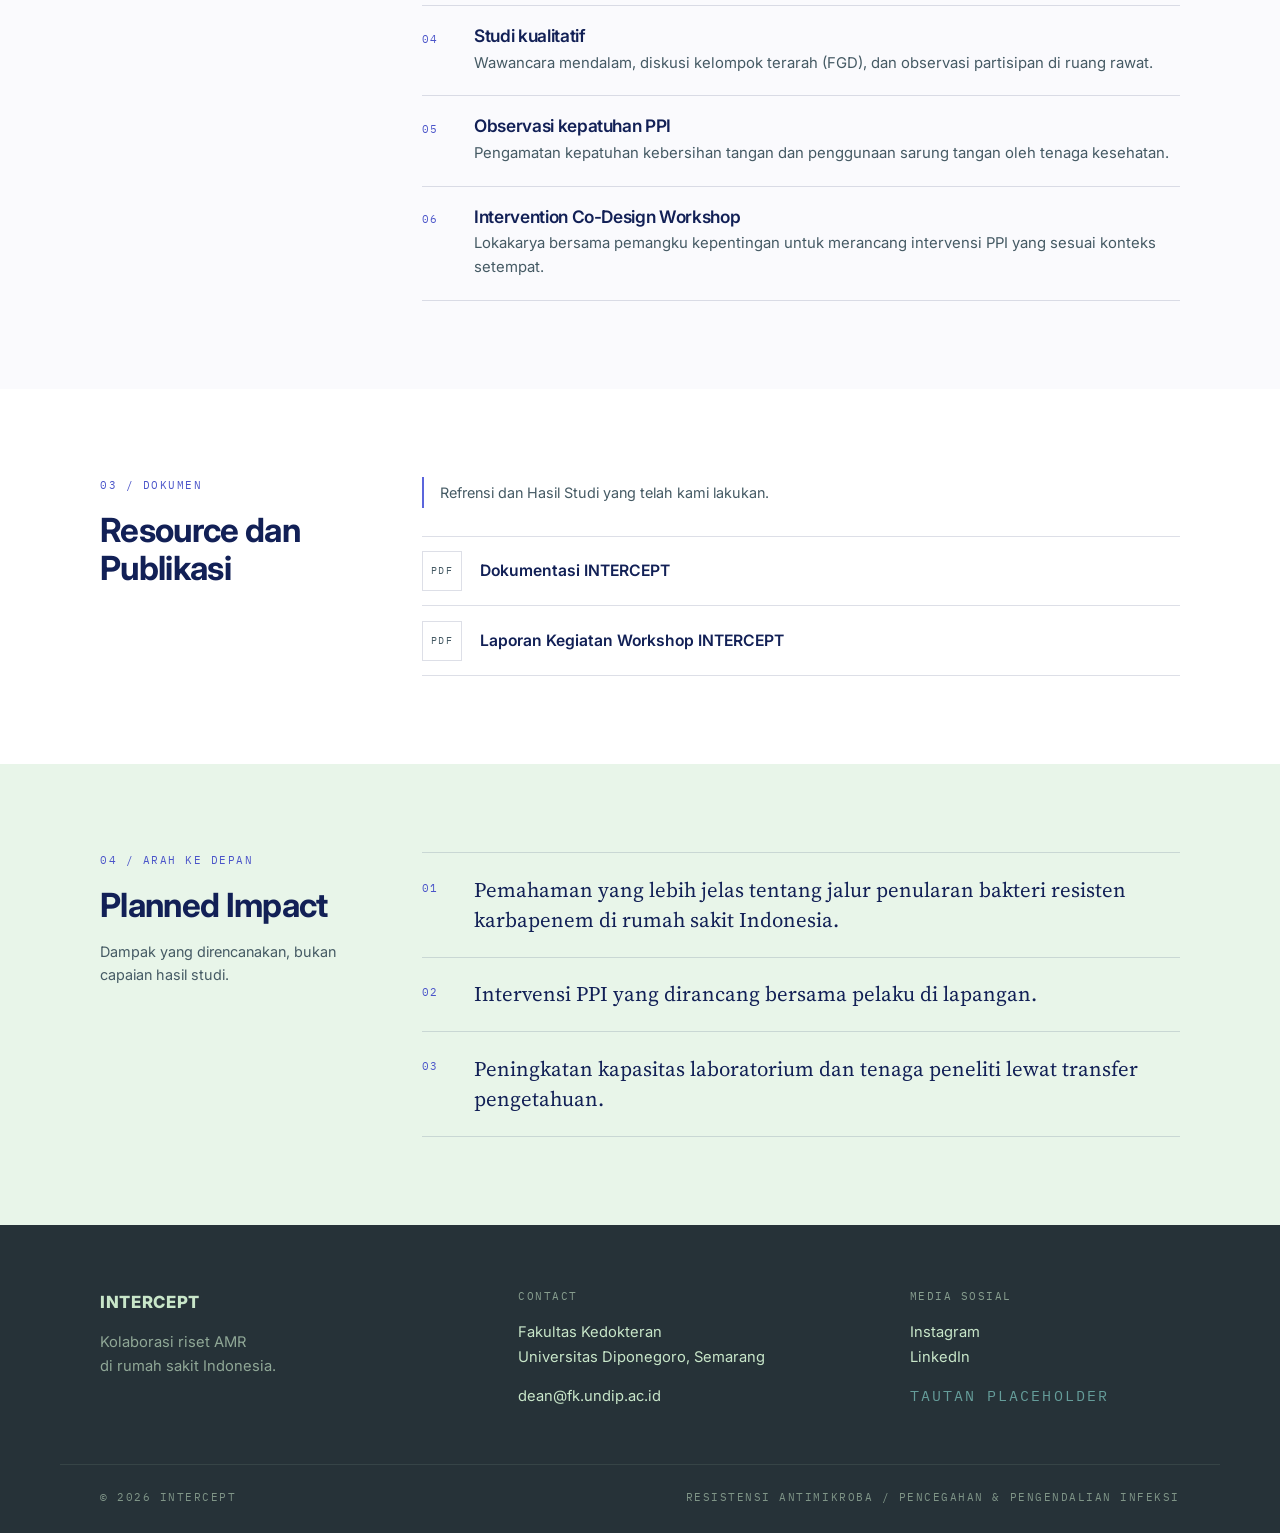
==== commit 19cd1814: "Update Index HTML Sebagian + logic js" ====
--- a/index.html
+++ b/index.html
@@ -17,7 +17,11 @@
   <link href="https://fonts.googleapis.com/css2?family=IBM+Plex+Mono:wght@400;500&family=Inter:wght@400;500;600;700;800&family=Source+Serif+4:opsz,wght@8..60,400;8..60,600&display=swap" rel="stylesheet">
 
   <!-- File CSS: warna dan tata letak -->
-  <link rel="stylesheet" href="style.css">
+  <link rel="stylesheet" href="css/style.css">
+
+  <!--Icon-->
+  <link rel="icon" href="assets/img/logo.png" type="image/svg+xml">
+  <link rel="apple-touch-icon" href="assets/img/logo.png">
 </head>
 <body>
 
@@ -221,21 +225,27 @@
 
         <div class="col-content">
           <p class="notice">
-            Daftar ini masih berupa draf. Entri di bawah adalah contoh placeholder,
-            bukan publikasi atau hasil studi yang telah tersedia.
+            Refrensi dan Hasil Studi yang telah kami lakukan.
           </p>
 
           <ul class="resource-list">
             <li>
-              <a data-file="contoh-dokumen-v1.pdf" class="resource-item">
+              <a data-file="Dokumentasi_Intercept.pdf" class="resource-item">
                 <span class="resource-type">PDF</span>
                 <span class="resource-text">
-                  <span class="resource-title">Judul dokumen atau publikasi (PDF)</span>
-                  <span class="resource-path">data/contoh-dokumen-v1.pdf</span>
+                  <span class="resource-title">Dokumentasi INTERCEPT</span>
                 </span>
-                <span class="resource-tag">Placeholder</span>
               </a>
             </li>
+            <li>
+              <a data-file="Laporan_Kegiatan_FGD_Workshop_INTERCEPT.pdf" class="resource-item">
+                <span class="resource-type">PDF</span>
+                <span class="resource-text">
+                  <span class="resource-title">Laporan Kegiatan Workshop INTERCEPT</span>
+                </span>
+              </a>
+            </li>
+            <!--
             <li>
               <a href="https://example.org" target="_blank" rel="noopener" class="resource-item">
                 <span class="resource-type">URL</span>
@@ -246,6 +256,7 @@
                 <span class="resource-tag">Placeholder</span>
               </a>
             </li>
+            -->
           </ul>
         </div>
 
@@ -299,8 +310,7 @@
         <h2>Contact</h2>
         <p>Fakultas Kedokteran<br>Universitas Diponegoro, Semarang</p>
         <p class="footer-mail">
-          <a href="mailto:email@contoh.id">email@contoh.id</a>
-          <span class="footer-tag">Draf / Placeholder</span>
+          <a href="dean@fk.undip.ac.id">dean@fk.undip.ac.id</a>
         </p>
       </div>
 
--- a/css/style.css
+++ b/css/style.css
@@ -0,0 +1,704 @@
+/* ==========================================================
+   INTERCEPT — gaya editorial
+   Garis tipis, banyak ruang kosong, tanpa bayangan dan sudut membulat.
+   Tiga jenis huruf: sans untuk teks, serif untuk judul besar,
+   mono huruf kapital untuk label kecil.
+   ========================================================== */
+
+:root {
+  /* --- Biru --- */
+  --navy:        #122056;  /* judul, nama situs, teks tebal */
+  --biru:        #5B65DC;  /* palang diagram, garis aksen besar */
+  --biru-teks:   #4A54C9;  /* versi lebih gelap dari --biru, khusus label kecil
+                              agar tetap terbaca di latar terang */
+  --lavender:    #EEEFFD;  /* latar section Tentang Kami */
+  --latar:       #FAFAFD;  /* latar halaman */
+  --putih:       #FFFFFF;
+
+  /* --- Hijau --- */
+  --mint:        #E8F5E9;  /* latar section Planned Impact */
+  --hijau-muda:  #C8E6C9;  /* teks di footer */
+  --teal:        #80CBC4;  /* garis dan titik dekoratif, jangan untuk teks di latar terang */
+  --slate:       #455A64;  /* paragraf */
+  --gelap:       #263238;  /* latar footer */
+
+  /* --- Garis --- */
+  --garis:       rgba(18, 32, 86, 0.14);   /* garis tipis di latar terang */
+  --garis-tebal: rgba(18, 32, 86, 0.32);   /* garis pembatas utama */
+  --garis-gelap: rgba(200, 230, 201, 0.18);/* garis di footer */
+
+  /* --- Ukuran --- */
+  --lebar-maks:  1160px;
+  --gutter:      2.5rem;
+
+  /* --- Huruf --- */
+  --sans:  "Inter", system-ui, -apple-system, "Segoe UI", Roboto, Arial, sans-serif;
+  --serif: "Source Serif 4", Georgia, "Times New Roman", serif;
+  --mono:  "IBM Plex Mono", ui-monospace, "SFMono-Regular", Consolas, monospace;
+}
+
+/* ---------- Reset dan dasar ---------- */
+*, *::before, *::after { box-sizing: border-box; }
+
+html {
+  scroll-behavior: smooth;        /* klik menu navbar meluncur halus */
+  scroll-padding-top: 90px;       /* supaya judul tidak tertutup navbar yang menempel */
+}
+
+body {
+  margin: 0;
+  font-family: var(--sans);
+  font-size: 1rem;
+  line-height: 1.65;
+  color: var(--slate);
+  background: var(--latar);
+  -webkit-font-smoothing: antialiased;
+}
+
+h1, h2, h3 {
+  color: var(--navy);
+  margin: 0;
+  line-height: 1.15;
+  letter-spacing: -0.02em;
+}
+
+p { margin: 0 0 1em; }
+p:last-child { margin-bottom: 0; }
+
+a { color: var(--biru-teks); }
+
+img { max-width: 100%; height: auto; display: block; }
+
+ul, ol { list-style: none; margin: 0; padding: 0; }
+
+/* Pembungkus isi agar lebar konten tidak melebihi batas */
+.container {
+  width: 100%;
+  max-width: var(--lebar-maks);
+  margin: 0 auto;
+  padding: 0 var(--gutter);
+}
+
+/* ==========================================================
+   LABEL KECIL (mono, huruf kapital)
+   Dipakai di banyak tempat: meta hero, nomor section, tag.
+   ========================================================== */
+.index-label,
+.meta-label,
+.hero-meta,
+.diagram-meta,
+.diagram-foot,
+.resource-type,
+.resource-tag,
+.footer-tag,
+.footer-bottom,
+.site-footer h2 {
+  font-family: var(--mono);
+  font-size: 0.68rem;
+  font-weight: 400;
+  letter-spacing: 0.14em;
+  text-transform: uppercase;
+  line-height: 1.5;
+}
+
+.index-label {
+  margin: 0 0 1.1rem;
+  color: var(--biru-teks);
+}
+
+.meta-label { color: var(--slate); opacity: 0.75; }
+
+/* ==========================================================
+   NAV BAR
+   ========================================================== */
+.site-header {
+  position: sticky;               /* menempel di atas saat halaman di-scroll */
+  top: 0;
+  z-index: 20;
+  background: rgba(255, 255, 255, 0.92);
+  backdrop-filter: blur(8px);
+  -webkit-backdrop-filter: blur(8px);
+  border-bottom: 1px solid var(--garis);
+}
+
+.nav {
+  display: flex;
+  flex-wrap: wrap;                /* di layar sempit, menu turun ke bawah nama situs */
+  align-items: center;
+  justify-content: space-between;
+  gap: 0.5rem 2rem;
+  padding-top: 1.15rem;
+  padding-bottom: 1.15rem;
+}
+
+.brand {
+  font-weight: 800;
+  font-size: 0.95rem;
+  letter-spacing: 0.04em;
+  color: var(--navy);
+  text-decoration: none;
+}
+
+.nav-links {
+  display: flex;
+  flex-wrap: wrap;
+  gap: 1.75rem;
+}
+
+.nav-links a {
+  position: relative;
+  padding-bottom: 2px;
+  color: var(--navy);
+  font-size: 0.9rem;
+  font-weight: 500;
+  text-decoration: none;
+}
+
+/* Garis bawah muncul saat disentuh kursor, dan tetap ada di menu aktif */
+.nav-links a::after {
+  content: "";
+  position: absolute;
+  left: 0; right: 0; bottom: 0;
+  height: 1.5px;
+  background: var(--biru-teks);
+  transform: scaleX(0);
+  transition: transform 0.18s ease;
+}
+.nav-links a:hover::after,
+.nav-links a:focus-visible::after,
+.nav-links a[aria-current="page"]::after { transform: scaleX(1); }
+.nav-links a[aria-current="page"] { color: var(--biru-teks); }
+
+/* ==========================================================
+   HERO
+   ========================================================== */
+.hero {
+  background: var(--putih);
+  padding: 3rem 0 4.5rem;
+}
+
+.hero-meta {
+  display: flex;
+  justify-content: space-between;
+  gap: 1rem;
+  color: var(--slate);
+  opacity: 0.8;
+}
+
+/* Nama besar + keterangan kecil di kanannya */
+.hero-mark {
+  display: flex;
+  align-items: flex-end;
+  justify-content: space-between;
+  gap: 1.5rem 2rem;
+  flex-wrap: wrap;
+  margin-top: 1.25rem;
+}
+
+.wordmark {
+  font-size: clamp(3.2rem, 13vw, 9rem);
+  font-weight: 800;
+  letter-spacing: -0.045em;
+  line-height: 0.92;
+  color: var(--navy);
+}
+
+.hero-kicker {
+  margin: 0 0 0.75rem;
+  padding-top: 0.75rem;
+  border-top: 2px solid var(--teal);
+  font-family: var(--mono);
+  font-size: 0.68rem;
+  letter-spacing: 0.14em;
+  text-transform: uppercase;
+  line-height: 1.6;
+  color: var(--slate);
+}
+
+/* Dua kolom: teks pembuka dan diagram */
+.hero-grid {
+  display: grid;
+  grid-template-columns: minmax(0, 1fr) minmax(0, 1fr);
+  gap: 2.5rem var(--gutter);
+  align-items: start;
+  margin-top: 2rem;
+  padding-top: 2.5rem;
+  border-top: 1px solid var(--garis-tebal);
+}
+
+.display {
+  font-family: var(--serif);
+  font-size: clamp(1.6rem, 3.1vw, 2.3rem);
+  font-weight: 400;
+  line-height: 1.22;
+  letter-spacing: -0.015em;
+  margin-bottom: 1.4rem;
+}
+
+.lead { max-width: 44ch; }
+
+/* ---------- Diagram ---------- */
+.diagram { margin: 0; }
+
+.diagram-box {
+  background: var(--mint);
+  padding: 1.5rem 1.5rem 1.25rem;
+}
+
+.diagram-meta {
+  display: flex;
+  justify-content: space-between;
+  gap: 1rem;
+  color: var(--slate);
+  opacity: 0.8;
+}
+
+.diagram-svg {
+  width: 100%;
+  height: auto;
+  margin: 0.5rem 0;
+}
+
+.diagram-foot {
+  margin: 0;
+  color: var(--slate);
+  opacity: 0.8;
+}
+
+.diagram figcaption {
+  margin-top: 0.75rem;
+  font-family: var(--mono);
+  font-size: 0.66rem;
+  letter-spacing: 0.06em;
+  color: var(--slate);
+  opacity: 0.75;
+}
+
+/* ==========================================================
+   SECTION UMUM — dua kolom: judul di kiri, isi di kanan
+   ========================================================== */
+.section { padding: clamp(3.5rem, 7vw, 5.5rem) 0; }
+.section-lavender { background: var(--lavender); }
+.section-mint     { background: var(--mint); }
+.section-white    { background: var(--putih); }
+
+.grid-2col {
+  display: grid;
+  grid-template-columns: minmax(0, 250px) minmax(0, 1fr);
+  gap: 2rem 4.5rem;
+  align-items: start;
+}
+
+.col-label h2 {
+  font-size: clamp(1.7rem, 2.6vw, 2.2rem);
+  font-weight: 700;
+}
+
+.col-label .note {
+  margin-top: 1rem;
+  font-size: 0.9rem;
+  line-height: 1.6;
+}
+
+/* Garis pendek teal sebagai penutup kolom kiri */
+.col-label .rule {
+  display: block;
+  width: 44px;
+  height: 2px;
+  margin-top: 1.5rem;
+  background: var(--teal);
+}
+
+.big-text {
+  font-size: clamp(1.05rem, 1.5vw, 1.2rem);
+  line-height: 1.6;
+  color: var(--navy);
+  max-width: 62ch;
+}
+
+.content-photo { margin-top: 2rem; }
+
+/* ---------- Tabel lokasi studi ---------- */
+.table-head {
+  display: flex;
+  align-items: baseline;
+  justify-content: space-between;
+  gap: 1rem;
+  margin-top: 2.5rem;
+  padding-bottom: 0.6rem;
+}
+
+.table-head h3 { font-size: 0.95rem; font-weight: 600; }
+
+.site-list li {
+  display: flex;
+  align-items: baseline;
+  justify-content: space-between;
+  gap: 1rem;
+  padding: 0.85rem 0;
+  border-top: 1px solid var(--garis);
+}
+.site-list li:last-child { border-bottom: 1px solid var(--garis); }
+
+/* Kotak kecil teal sebagai penanda di depan nama rumah sakit */
+.site-name {
+  display: flex;
+  align-items: baseline;
+  gap: 0.8rem;
+  color: var(--navy);
+  font-weight: 500;
+}
+.site-name::before {
+  content: "";
+  flex: none;
+  width: 6px;
+  height: 6px;
+  background: var(--teal);
+  transform: translateY(-2px);
+}
+
+.site-city { font-size: 0.9rem; white-space: nowrap; }
+
+/* ---------- Daftar bernomor (Project) ---------- */
+.item-list li {
+  display: grid;
+  grid-template-columns: 2.75rem minmax(0, 1fr);
+  gap: 0 0.5rem;
+  padding: 1.25rem 0;
+  border-top: 1px solid var(--garis);
+}
+.item-list li:last-child { border-bottom: 1px solid var(--garis); }
+
+.item-num {
+  font-family: var(--mono);
+  font-size: 0.68rem;
+  letter-spacing: 0.1em;
+  color: var(--biru-teks);
+  padding-top: 0.3rem;
+}
+
+.item-list h3 {
+  font-size: 1.08rem;
+  font-weight: 600;
+  margin-bottom: 0.35rem;
+}
+
+.item-list p { font-size: 0.93rem; line-height: 1.6; }
+
+/* ---------- Resource ---------- */
+/* Blok peringatan bahwa isinya masih draf */
+.notice {
+  margin-bottom: 1.75rem;
+  padding: 0.25rem 0 0.25rem 1rem;
+  border-left: 2px solid var(--biru);
+  font-size: 0.9rem;
+  line-height: 1.6;
+}
+
+.resource-item {
+  display: grid;
+  grid-template-columns: 2.5rem minmax(0, 1fr) auto;
+  align-items: center;
+  gap: 1.1rem;
+  padding: 0.9rem 0;
+  border-top: 1px solid var(--garis);
+  color: var(--navy);
+  text-decoration: none;
+  transition: background 0.18s ease;
+}
+.resource-list li:last-child .resource-item { border-bottom: 1px solid var(--garis); }
+
+.resource-item:hover { background: var(--lavender); }
+
+.resource-type {
+  display: grid;
+  place-items: center;
+  height: 2.5rem;
+  border: 1px solid var(--garis);
+  color: var(--slate);
+  font-size: 0.6rem;
+}
+
+.resource-text { display: block; min-width: 0; }
+
+.resource-title {
+  display: block;
+  font-weight: 600;
+  font-size: 0.98rem;
+  line-height: 1.4;
+}
+
+.resource-path {
+  display: block;
+  font-family: var(--mono);
+  font-size: 0.72rem;
+  color: var(--slate);
+  opacity: 0.75;
+  overflow-wrap: anywhere;
+}
+
+.resource-tag {
+  color: var(--slate);
+  opacity: 0.6;
+  font-size: 0.6rem;
+  white-space: nowrap;
+}
+
+/* ---------- Planned impact ---------- */
+.impact-list li {
+  display: grid;
+  grid-template-columns: 2.75rem minmax(0, 1fr);
+  gap: 0 0.5rem;
+  padding: 1.35rem 0;
+  border-top: 1px solid var(--garis);
+}
+.impact-list li:last-child { border-bottom: 1px solid var(--garis); }
+
+.impact-list p {
+  font-family: var(--serif);
+  font-size: clamp(1.1rem, 1.7vw, 1.3rem);
+  line-height: 1.45;
+  color: var(--navy);
+}
+
+/* ==========================================================
+   FOOTER
+   ========================================================== */
+.site-footer {
+  background: var(--gelap);
+  color: var(--hijau-muda);
+  padding: 4rem 0 0;
+}
+
+.footer-grid {
+  display: grid;
+  grid-template-columns: 1.4fr 1.3fr 1fr;
+  gap: 2.5rem;
+  padding-bottom: 3.5rem;
+}
+
+.site-footer h2 {
+  margin-bottom: 1rem;
+  color: var(--hijau-muda);
+  opacity: 0.6;
+  font-size: 0.66rem;
+  font-weight: 400;
+}
+
+.site-footer p { font-size: 0.92rem; line-height: 1.65; }
+
+.site-footer a { color: var(--hijau-muda); text-decoration: none; }
+.site-footer a:hover { color: var(--putih); text-decoration: underline; }
+
+.brand-light { color: var(--putih); font-size: 1.05rem; }
+.site-footer .brand-light:hover { color: var(--putih); text-decoration: none; }
+
+.footer-note {
+  margin-top: 0.85rem;
+  font-size: 0.82rem;
+  opacity: 0.65;
+}
+
+.footer-mail {
+  display: flex;
+  flex-wrap: wrap;
+  align-items: baseline;
+  gap: 0.75rem;
+  margin-top: 0.85rem;
+}
+
+.footer-tag {
+  color: var(--hijau-muda);
+  opacity: 0.45;
+  font-size: 0.6rem;
+}
+.footer-tag-plain { margin-top: 0.85rem; color: var(--teal); opacity: 0.7; }
+
+.partner-logos {
+  display: flex;
+  flex-wrap: wrap;
+  align-items: center;
+  gap: 2.5rem;
+  padding-bottom: 3rem;
+}
+.partner-logos img { height: 40px; width: auto; opacity: 0.85; }
+
+.footer-bottom {
+  display: flex;
+  flex-wrap: wrap;
+  justify-content: space-between;
+  gap: 0.5rem 1.5rem;
+  padding-top: 1.5rem;
+  padding-bottom: 1.75rem;
+  border-top: 1px solid var(--garis-gelap);
+  color: var(--hijau-muda);
+  opacity: 0.55;
+}
+
+/* ==========================================================
+   AKSESIBILITAS
+   ========================================================== */
+a:focus-visible {
+  outline: 2px solid var(--biru-teks);
+  outline-offset: 3px;
+}
+.site-footer a:focus-visible { outline-color: var(--teal); }
+
+/* Kalau pengguna mematikan animasi di perangkatnya, efek gerak dimatikan */
+@media (prefers-reduced-motion: reduce) {
+  html { scroll-behavior: auto; }
+  * { transition: none !important; }
+}
+
+/* ==========================================================
+   LAYAR KECIL
+   ========================================================== */
+
+/* Tablet: dua kolom jadi satu kolom */
+@media (max-width: 900px) {
+  :root { --gutter: 1.75rem; }
+  .grid-2col { grid-template-columns: 1fr; gap: 1.75rem; }
+  .hero-grid { grid-template-columns: 1fr; }
+  /* Batasi lebar diagram, kalau tidak teks di dalam SVG ikut membesar */
+  .diagram { max-width: 520px; }
+  .footer-grid { grid-template-columns: 1fr 1fr; }
+  .footer-grid > div:first-child { grid-column: 1 / -1; }
+}
+
+/* HP */
+@media (max-width: 620px) {
+  :root { --gutter: 1.25rem; }
+
+  .nav { justify-content: flex-start; gap: 0.75rem 1.25rem; }
+  .nav-links { gap: 1.1rem; }
+  .nav-links a { font-size: 0.85rem; }
+
+  .hero { padding: 2rem 0 3rem; }
+  .hero-meta span:last-child { display: none; }   /* sembunyikan "Indonesia" agar tidak berdesakan */
+  .hero-mark { align-items: flex-start; }
+  .hero-kicker { margin-bottom: 0; }
+
+  .item-list li,
+  .impact-list li { grid-template-columns: 2.25rem minmax(0, 1fr); }
+
+  .resource-item { grid-template-columns: 2.25rem minmax(0, 1fr); row-gap: 0.4rem; }
+  .resource-tag { grid-column: 2; }
+
+  .footer-grid { grid-template-columns: 1fr; }
+
+  /* Beri ruang lebih lebar untuk diagram agar label di dalamnya tetap terbaca */
+  .diagram-box { padding: 1.1rem 0.9rem 1rem; }
+}
+
+/* ==========================================================
+   HALAMAN NEWS (news.html)
+   Satu blok per kegiatan: judul serif, garis tipis, lalu deretan foto
+   yang digeser menyamping. Foto di tepi kanan sengaja terpotong
+   sebagai tanda bahwa deretannya masih bisa digeser.
+   ========================================================== */
+.news-page { padding-top: clamp(3rem, 6vw, 4.5rem); }
+
+.page-title {
+  font-size: clamp(2.8rem, 7vw, 4.2rem);
+  font-weight: 700;
+  letter-spacing: -0.035em;
+  line-height: 1;
+  margin-bottom: clamp(2.5rem, 5vw, 3.5rem);
+}
+
+.news-list {
+  display: grid;
+  /* minmax(0, 1fr) wajib: tanpa ini kolom grid melebar mengikuti isinya
+     (deretan foto), halaman ikut melebar, dan foto tidak jadi bisa digeser. */
+  grid-template-columns: minmax(0, 1fr);
+  gap: clamp(3rem, 6vw, 4.5rem);
+}
+
+.news-title {
+  font-family: var(--serif);
+  font-size: clamp(1.5rem, 2.6vw, 1.95rem);
+  font-weight: 400;
+  letter-spacing: -0.01em;
+  line-height: 1.2;
+  margin-bottom: 1.5rem;
+  padding-bottom: 0.85rem;
+  border-bottom: 1px solid var(--garis);
+}
+
+.news-status { font-size: 0.95rem; }
+
+/* ---------- Deretan foto yang bisa digeser ---------- */
+.gallery {
+  display: flex;
+  gap: 1.5rem;
+  overflow-x: auto;                 /* geser menyamping saat isinya melebihi lebar */
+  scroll-snap-type: x proximity;    /* foto "menempel" rapi di tepi kiri setelah digeser */
+  padding-bottom: 1.1rem;           /* jarak antara foto dan garis penanda geser */
+}
+
+/* Scrollbar dibuat jadi garis tipis: jalur abu-abu, bagian biru = posisi geser.
+   Chrome, Edge, dan Safari memakai ::-webkit-scrollbar */
+.gallery::-webkit-scrollbar { height: 2px; }
+.gallery::-webkit-scrollbar-track { background: rgba(18, 32, 86, 0.16); }
+.gallery::-webkit-scrollbar-thumb { background: var(--biru); }
+
+/* Firefox memakai properti standar. Dibungkus @supports supaya tidak
+   menimpa gaya di atas pada browser yang mengenali ::-webkit-scrollbar. */
+@supports not selector(::-webkit-scrollbar) {
+  .gallery {
+    scrollbar-width: thin;
+    scrollbar-color: var(--biru) rgba(18, 32, 86, 0.16);
+  }
+}
+
+.gallery:focus-visible {
+  outline: 2px solid var(--biru-teks);
+  outline-offset: 4px;
+}
+
+.photo-card {
+  flex: 0 0 min(360px, 78vw);       /* lebar 360px, atau 78% layar di HP */
+  aspect-ratio: 3 / 2;              /* tinggi dikunci supaya halaman tidak melompat saat foto dimuat */
+  margin: 0;
+  position: relative;
+  scroll-snap-align: start;
+  border: 1px solid var(--garis);
+  background: var(--lavender);
+}
+
+.photo-card img {
+  width: 100%;
+  height: 100%;
+  object-fit: cover;                /* foto memenuhi kotak, bagian lebih dipotong */
+}
+
+/* ---------- Kotak pengganti saat foto belum ada ---------- */
+.photo-placeholder {
+  position: relative;
+  width: 100%;
+  height: 100%;
+  display: grid;
+  place-items: center;
+  background: var(--lavender);
+  color: var(--slate);
+}
+
+/* Warna latar bergantian: kegiatan ganjil lavender, genap mint */
+.news-group:nth-child(even) .photo-card,
+.news-group:nth-child(even) .photo-placeholder { background: var(--mint); }
+
+.photo-placeholder-icon { opacity: 0.55; }
+
+.photo-placeholder-label {
+  position: absolute;
+  left: 1.1rem;
+  bottom: 0.9rem;
+  font-family: var(--mono);
+  font-size: 0.68rem;
+  letter-spacing: 0.04em;
+  opacity: 0.85;
+}
+
+@media (max-width: 620px) {
+  .gallery { gap: 1rem; }
+}
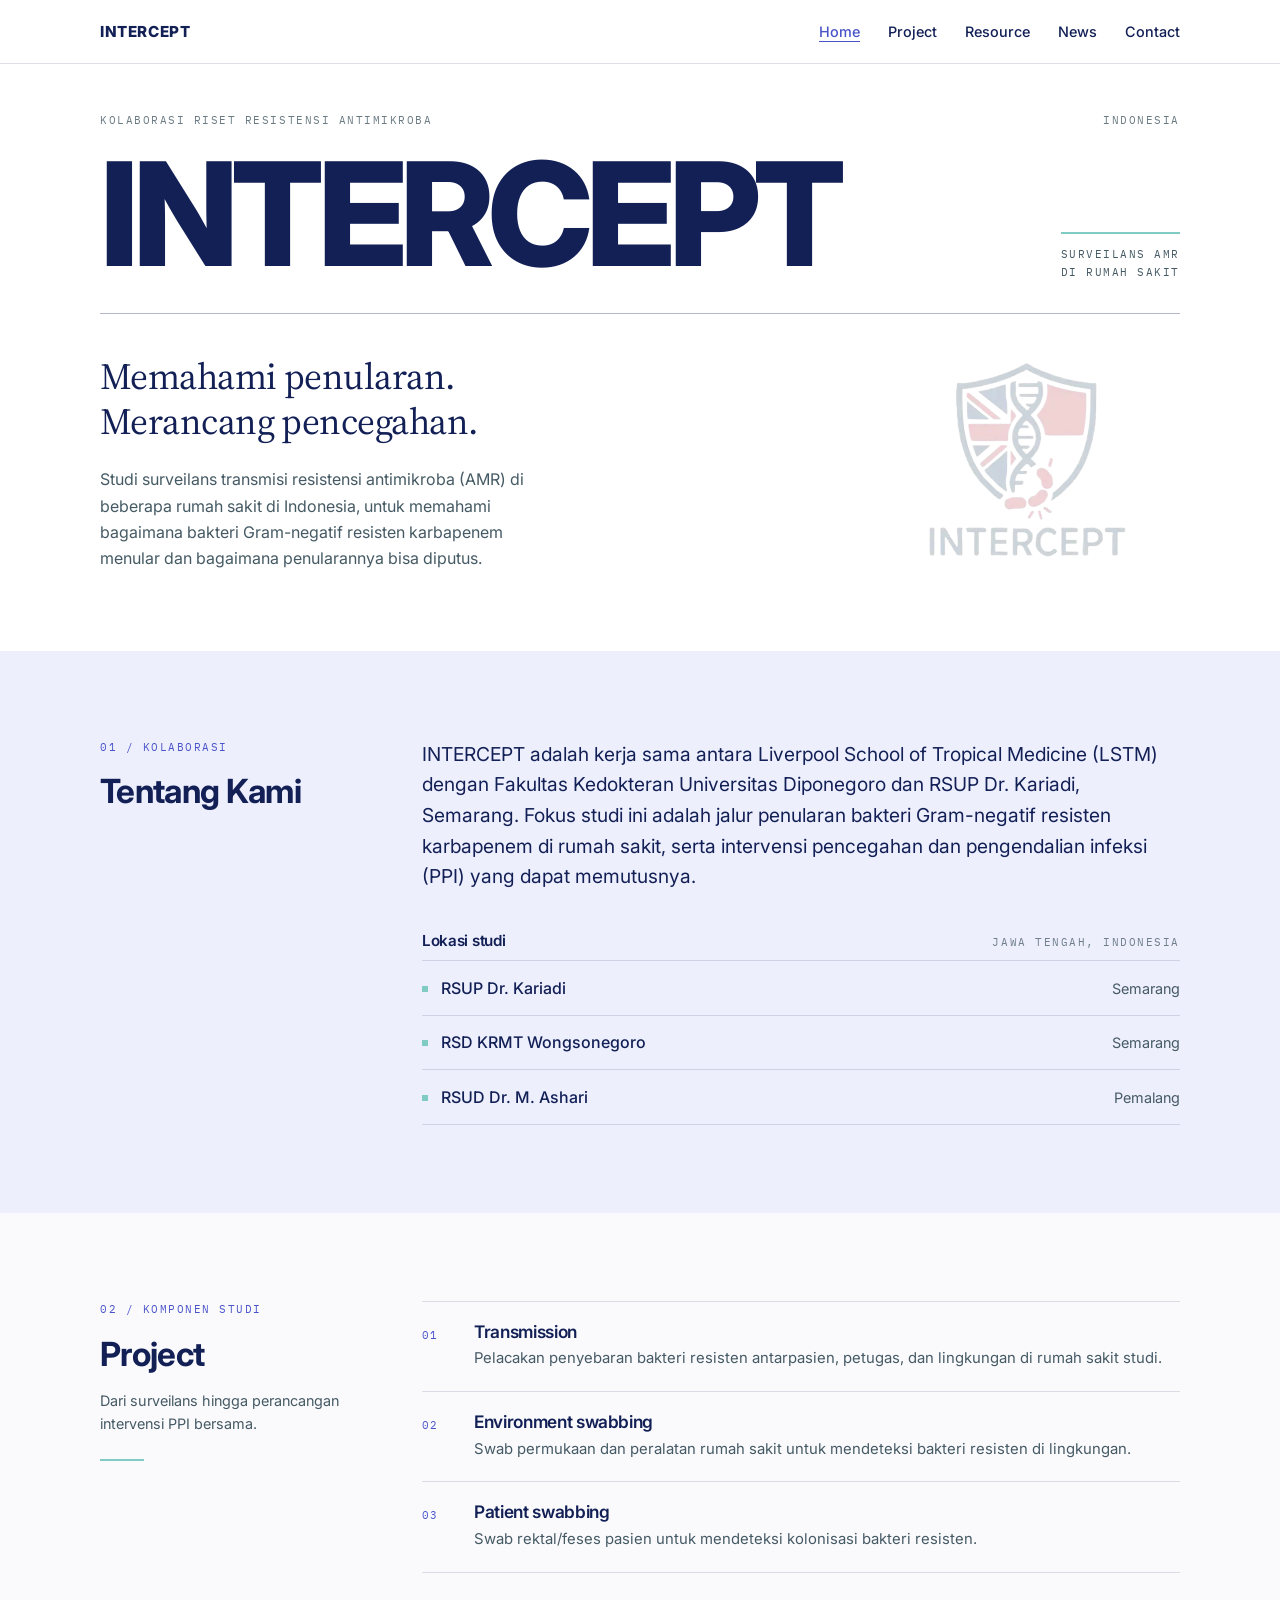
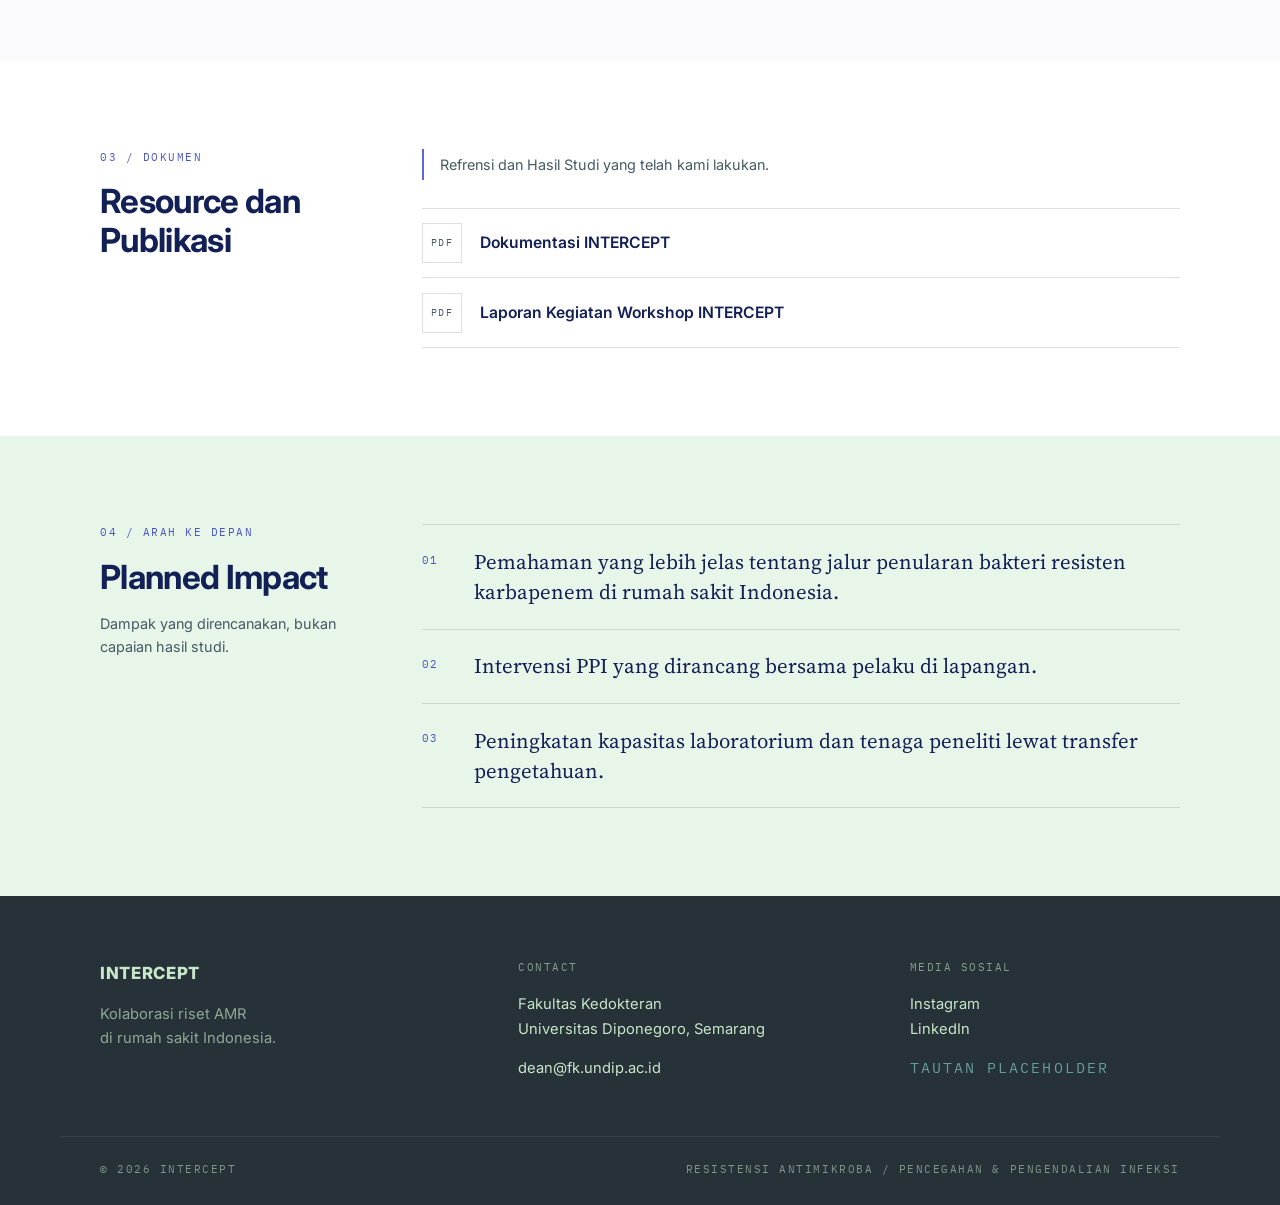
==== commit 402da1cb: "tambah img rapihin data" ====
--- a/index.html
+++ b/index.html
@@ -71,38 +71,8 @@
 
           <!-- Diagram konseptual. Bingkai dan label dibuat dengan HTML + CSS,
                gambar di tengah dengan SVG supaya tetap tajam di layar apa pun. -->
-          <figure class="diagram">
-            <div class="diagram-box">
-              <div class="diagram-meta">
-                <span>AMR / transmisi</span>
-                <span>Kerangka studi</span>
-              </div>
-
-              <svg class="diagram-svg" viewBox="0 0 440 120" role="img"
-                   aria-label="Diagram: jalur penularan antara pasien dan lingkungan, dipotong oleh intervensi PPI di tengah.">
-                <!-- Jalur penularan: satu garis lurus dan dua garis melengkung -->
-                <g fill="none" stroke="#122056" stroke-width="1.25" opacity="0.55">
-                  <path d="M40 60 H400"></path>
-                  <path d="M40 60 Q220 14 400 60"></path>
-                  <path d="M40 60 Q220 106 400 60"></path>
-                </g>
-                <!-- Palang PPI yang memotong jalur di tengah -->
-                <rect x="211" y="20" width="18" height="80" fill="#5B65DC"></rect>
-                <text x="220" y="60" transform="rotate(-90 220 60)" text-anchor="middle"
-                      dominant-baseline="central" fill="#FFFFFF"
-                      font-size="10" font-family="IBM Plex Mono, monospace" letter-spacing="1.5">PPI</text>
-                <!-- Dua ujung: pasien dan lingkungan -->
-                <circle cx="40" cy="60" r="9" fill="#122056"></circle>
-                <circle cx="400" cy="60" r="9" fill="#80CBC4"></circle>
-                <text x="40" y="90" text-anchor="middle" fill="#455A64"
-                      font-size="14" font-family="Inter, sans-serif">Pasien</text>
-                <text x="400" y="90" text-anchor="middle" fill="#455A64"
-                      font-size="14" font-family="Inter, sans-serif">Lingkungan</text>
-              </svg>
-
-              <p class="diagram-foot">Memahami jalur &rarr; memutus penularan</p>
-            </div>
-            <figcaption>Ilustrasi konseptual, bukan data hasil studi.</figcaption>
+          <figure class="hero-logo">
+          <img data-photo="logo2.webp" alt="Logo INTERCEPT" width="288.5" height="216">
           </figure>
         </div>
 
@@ -165,43 +135,22 @@
             <li>
               <span class="item-num">01</span>
               <div>
-                <h3>Surveilans bakteremia dan isolat</h3>
-                <p>Pemantauan bakteri resisten dari kasus bakteremia dan pengelolaan isolat di laboratorium.</p>
+                <h3>Transmission</h3>
+                <p>Pelacakan penyebaran bakteri resisten antarpasien, petugas, dan lingkungan di rumah sakit studi.</p>
               </div>
             </li>
             <li>
               <span class="item-num">02</span>
               <div>
-                <h3>Sampling lingkungan dan sampel pasien</h3>
-                <p>Swab lingkungan rumah sakit serta sampel rektal/feses untuk melacak jalur penularan.</p>
+                <h3>Environment swabbing</h3>
+                <p>Swab permukaan dan peralatan rumah sakit untuk mendeteksi bakteri resisten di lingkungan.</p>
               </div>
             </li>
             <li>
               <span class="item-num">03</span>
               <div>
-                <h3>Audit kualitas antibiotik</h3>
-                <p>Penilaian kualitas penggunaan antibiotik di rumah sakit studi.</p>
-              </div>
-            </li>
-            <li>
-              <span class="item-num">04</span>
-              <div>
-                <h3>Studi kualitatif</h3>
-                <p>Wawancara mendalam, diskusi kelompok terarah (FGD), dan observasi partisipan di ruang rawat.</p>
-              </div>
-            </li>
-            <li>
-              <span class="item-num">05</span>
-              <div>
-                <h3>Observasi kepatuhan PPI</h3>
-                <p>Pengamatan kepatuhan kebersihan tangan dan penggunaan sarung tangan oleh tenaga kesehatan.</p>
-              </div>
-            </li>
-            <li>
-              <span class="item-num">06</span>
-              <div>
-                <h3>Intervention Co-Design Workshop</h3>
-                <p>Lokakarya bersama pemangku kepentingan untuk merancang intervensi PPI yang sesuai konteks setempat.</p>
+                <h3>Patient swabbing</h3>
+                <p>Swab rektal/feses pasien untuk mendeteksi kolonisasi bakteri resisten.</p>
               </div>
             </li>
           </ol>
--- a/css/style.css
+++ b/css/style.css
@@ -237,6 +237,19 @@
 
 .lead { max-width: 44ch; }
 
+/* ---------- Logo di hero ---------- */
+.hero-logo {
+  margin: 0;
+  display: flex;
+  justify-content:end;
+}
+
+.hero-logo img {
+  width: 70%;
+  max-width: 300px;
+  height: auto;
+}
+
 /* ---------- Diagram ---------- */
 .diagram { margin: 0; }
 
